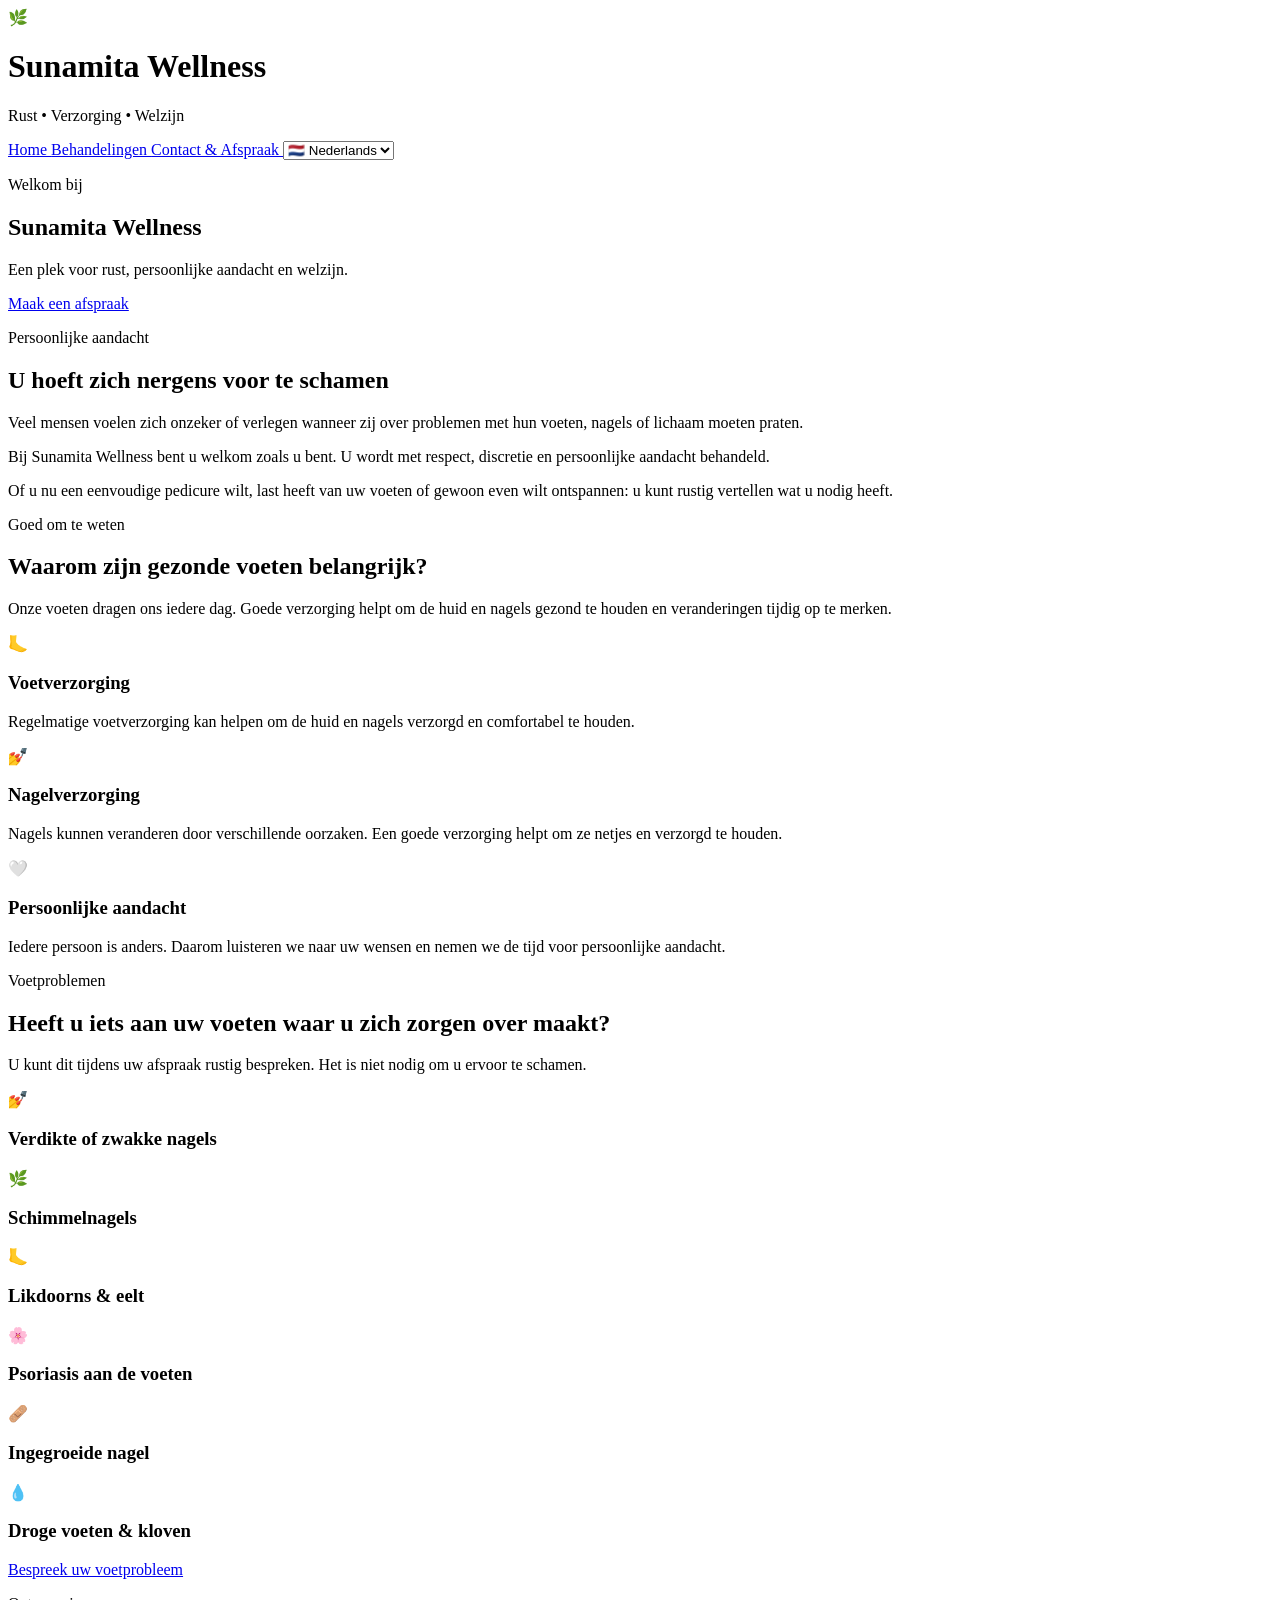
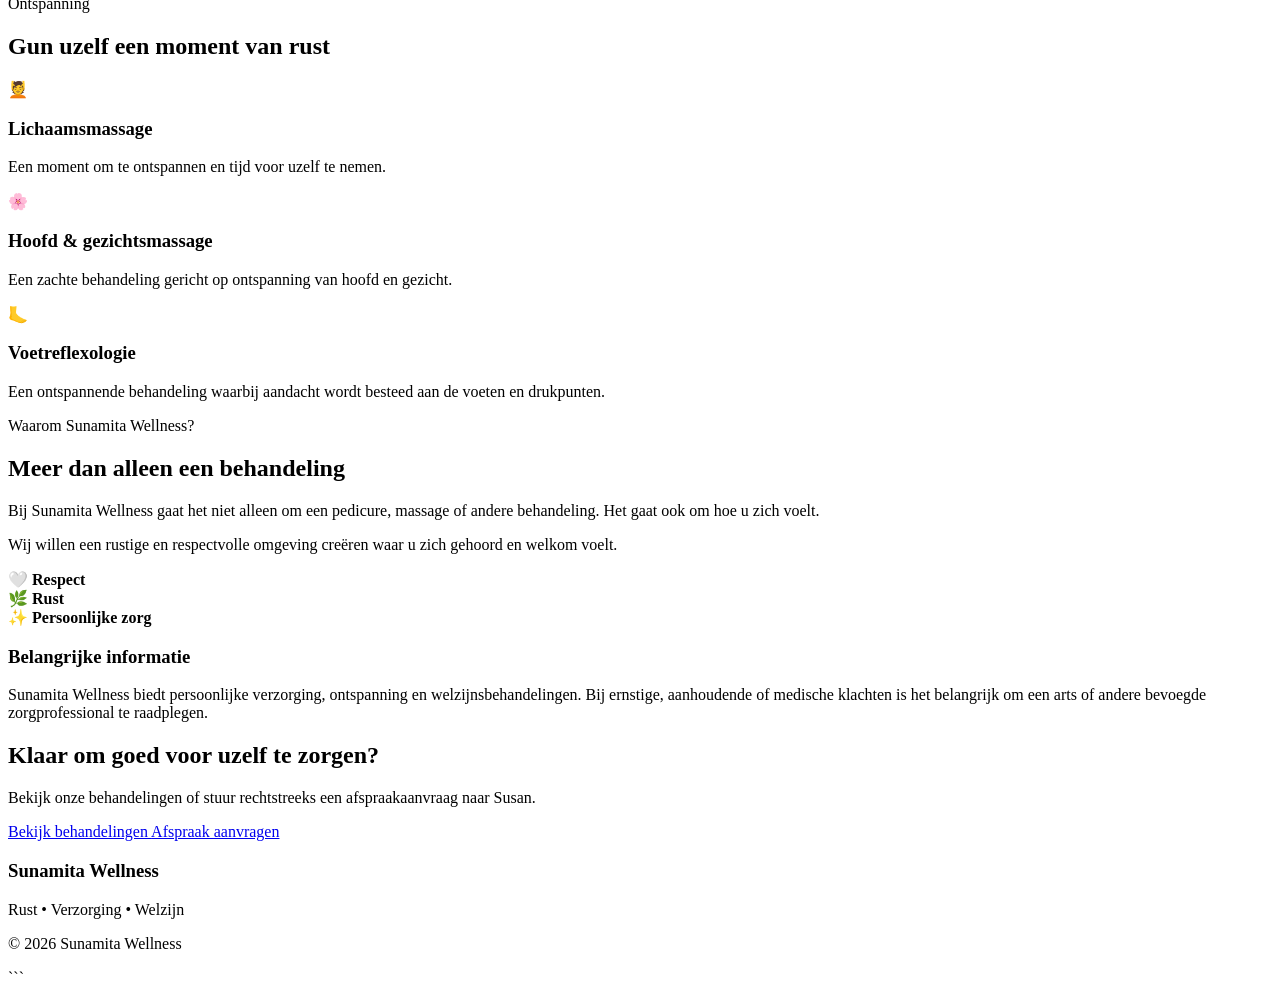
==== index.html @ 4168356c "Create index.html" ====
<!DOCTYPE html>
<html lang="nl">
<head>
  <meta charset="UTF-8">
  <meta name="viewport" content="width=device-width, initial-scale=1.0">

  <title>Sunamita Wellness | Welzijn & Verzorging</title>

  <meta
    name="description"
    content="Sunamita Wellness biedt persoonlijke voetverzorging, pedicure, massages, voetreflexologie en meer."
  >

  <link rel="stylesheet" href="style.css">
</head>

<body>

<!-- =========================
     HEADER / MENU
========================= -->

<header class="header">

  <div class="logo">
    <span class="logo-icon">🌿</span>

    <div>
      <h1>Sunamita Wellness</h1>
      <p data-nl="Rust • Verzorging • Welzijn"
         data-en="Relaxation • Care • Well-being"
         data-es="Relajación • Cuidado • Bienestar">
        Rust • Verzorging • Welzijn
      </p>
    </div>
  </div>


  <nav>

    <a href="index.html"
       class="active"
       data-nl="Home"
       data-en="Home"
       data-es="Inicio">
      Home
    </a>

    <a href="services.html"
       data-nl="Behandelingen"
       data-en="Services"
       data-es="Servicios">
      Behandelingen
    </a>

    <a href="contact.html"
       data-nl="Contact & Afspraak"
       data-en="Contact & Appointment"
       data-es="Contacto y Cita">
      Contact & Afspraak
    </a>


    <select id="languageSelector" aria-label="Language">

      <option value="nl">🇳🇱 Nederlands</option>

      <option value="en">🇬🇧 English</option>

      <option value="es">🇪🇸 Español</option>

    </select>

  </nav>

</header>


<main>


<!-- =========================
     HERO
========================= -->

<section class="hero">

  <div class="hero-overlay"></div>

  <div class="hero-content">

    <p class="welcome"
       data-nl="Welkom bij"
       data-en="Welcome to"
       data-es="Bienvenido a">
      Welkom bij
    </p>

    <h2>Sunamita Wellness</h2>

    <p class="hero-text"
       data-nl="Een plek voor rust, persoonlijke aandacht en welzijn."
       data-en="A place for relaxation, personal attention and well-being."
       data-es="Un lugar para la relajación, atención personal y bienestar.">
      Een plek voor rust, persoonlijke aandacht en welzijn.
    </p>

    <a href="contact.html"
       class="button"
       data-nl="Maak een afspraak"
       data-en="Make an appointment"
       data-es="Solicitar una cita">
      Maak een afspraak
    </a>

  </div>

</section>


<!-- =========================
     WELCOME
========================= -->

<section class="section intro-section">

  <div class="section-content">

    <p class="small-title"
       data-nl="Persoonlijke aandacht"
       data-en="Personal attention"
       data-es="Atención personalizada">
      Persoonlijke aandacht
    </p>

    <h2
      data-nl="U hoeft zich nergens voor te schamen"
      data-en="You don't have to feel ashamed"
      data-es="No tienes por qué sentir vergüenza">
      U hoeft zich nergens voor te schamen
    </h2>


    <p
      data-nl="Veel mensen voelen zich onzeker of verlegen wanneer zij over problemen met hun voeten, nagels of lichaam moeten praten."
      data-en="Many people feel insecure or embarrassed when talking about problems with their feet, nails or body."
      data-es="Muchas personas sienten inseguridad o vergüenza cuando tienen que hablar de problemas en sus pies, uñas o cuerpo.">

      Veel mensen voelen zich onzeker of verlegen wanneer zij over problemen
      met hun voeten, nagels of lichaam moeten praten.

    </p>


    <p
      data-nl="Bij Sunamita Wellness bent u welkom zoals u bent. U wordt met respect, discretie en persoonlijke aandacht behandeld."
      data-en="At Sunamita Wellness, you are welcome just as you are. You will be treated with respect, discretion and personal attention."
      data-es="En Sunamita Wellness eres bienvenido tal como eres. Serás atendido con respeto, discreción y atención personalizada.">

      Bij Sunamita Wellness bent u welkom zoals u bent.
      U wordt met respect, discretie en persoonlijke aandacht behandeld.

    </p>


    <p
      data-nl="Of u nu een eenvoudige pedicure wilt, last heeft van uw voeten of gewoon even wilt ontspannen: u kunt rustig vertellen wat u nodig heeft."
      data-en="Whether you want a simple pedicure, have a foot concern or simply want to relax, you can calmly explain what you need."
      data-es="Ya sea que quieras una pedicura sencilla, tengas algún problema en los pies o simplemente quieras relajarte, puedes explicar tranquilamente lo que necesitas.">

      Of u nu een eenvoudige pedicure wilt, last heeft van uw voeten
      of gewoon even wilt ontspannen: u kunt rustig vertellen wat u nodig heeft.

    </p>

  </div>

</section>


<!-- =========================
     WHY FOOT CARE
========================= -->

<section class="section">

  <div class="section-heading">

    <p class="small-title"
       data-nl="Goed om te weten"
       data-en="Good to know"
       data-es="Bueno saberlo">
      Goed om te weten
    </p>

    <h2
      data-nl="Waarom zijn gezonde voeten belangrijk?"
      data-en="Why is foot care important?"
      data-es="¿Por qué es importante cuidar los pies?">
      Waarom zijn gezonde voeten belangrijk?
    </h2>

    <p
      data-nl="Onze voeten dragen ons iedere dag. Goede verzorging helpt om de huid en nagels gezond te houden en veranderingen tijdig op te merken."
      data-en="Our feet carry us every day. Good care helps keep the skin and nails healthy and allows changes to be noticed early."
      data-es="Nuestros pies nos sostienen todos los días. Un buen cuidado ayuda a mantener la piel y las uñas en buenas condiciones y a detectar cambios a tiempo.">

      Onze voeten dragen ons iedere dag. Goede verzorging helpt om de huid
      en nagels gezond te houden en veranderingen tijdig op te merken.

    </p>

  </div>


  <div class="info-grid">


    <article class="info-card">

      <div class="info-icon">🦶</div>

      <h3
        data-nl="Voetverzorging"
        data-en="Foot care"
        data-es="Cuidado de los pies">
        Voetverzorging
      </h3>

      <p
        data-nl="Regelmatige voetverzorging kan helpen om de huid en nagels verzorgd en comfortabel te houden."
        data-en="Regular foot care can help keep the skin and nails well cared for and comfortable."
        data-es="El cuidado regular puede ayudar a mantener la piel y las uñas cuidadas y cómodas.">

        Regelmatige voetverzorging kan helpen om de huid en nagels verzorgd
        en comfortabel te houden.

      </p>

    </article>


    <article class="info-card">

      <div class="info-icon">💅</div>

      <h3
        data-nl="Nagelverzorging"
        data-en="Nail care"
        data-es="Cuidado de las uñas">
        Nagelverzorging
      </h3>

      <p
        data-nl="Nagels kunnen veranderen door verschillende oorzaken. Een goede verzorging helpt om ze netjes en verzorgd te houden."
        data-en="Nails can change for different reasons. Proper care helps keep them neat and well maintained."
        data-es="Las uñas pueden cambiar por diferentes motivos. Un buen cuidado ayuda a mantenerlas limpias y cuidadas.">

        Nagels kunnen veranderen door verschillende oorzaken.
        Een goede verzorging helpt om ze netjes en verzorgd te houden.

      </p>

    </article>


    <article class="info-card">

      <div class="info-icon">🤍</div>

      <h3
        data-nl="Persoonlijke aandacht"
        data-en="Personal attention"
        data-es="Atención personalizada">
        Persoonlijke aandacht
      </h3>

      <p
        data-nl="Iedere persoon is anders. Daarom luisteren we naar uw wensen en nemen we de tijd voor persoonlijke aandacht."
        data-en="Everyone is different. That's why we listen to your needs and take time for personal attention."
        data-es="Cada persona es diferente. Por eso escuchamos tus necesidades y dedicamos tiempo a una atención personalizada.">

        Iedere persoon is anders. Daarom luisteren we naar uw wensen
        en nemen we de tijd voor persoonlijke aandacht.

      </p>

    </article>

  </div>

</section>


<!-- =========================
     COMMON FOOT PROBLEMS
========================= -->

<section class="section problems-section">

  <div class="section-heading">

    <p class="small-title"
       data-nl="Voetproblemen"
       data-en="Foot concerns"
       data-es="Problemas de los pies">
      Voetproblemen
    </p>

    <h2
      data-nl="Heeft u iets aan uw voeten waar u zich zorgen over maakt?"
      data-en="Do you have a foot concern?"
      data-es="¿Tienes algún problema en los pies que te preocupa?">
      Heeft u iets aan uw voeten waar u zich zorgen over maakt?
    </h2>

    <p
      data-nl="U kunt dit tijdens uw afspraak rustig bespreken. Het is niet nodig om u ervoor te schamen."
      data-en="You can calmly discuss it during your appointment. There is no need to feel embarrassed."
      data-es="Puedes hablar de ello tranquilamente durante tu cita. No hay razón para sentir vergüenza.">

      U kunt dit tijdens uw afspraak rustig bespreken.
      Het is niet nodig om u ervoor te schamen.

    </p>

  </div>


  <div class="problem-grid">


    <div class="problem-card">
      <span>💅</span>
      <h3
        data-nl="Verdikte of zwakke nagels"
        data-en="Thick or weak nails"
        data-es="Uñas gruesas o débiles">
        Verdikte of zwakke nagels
      </h3>
    </div>


    <div class="problem-card">
      <span>🌿</span>
      <h3
        data-nl="Schimmelnagels"
        data-en="Fungal nails"
        data-es="Hongos en las uñas">
        Schimmelnagels
      </h3>
    </div>


    <div class="problem-card">
      <span>🦶</span>
      <h3
        data-nl="Likdoorns & eelt"
        data-en="Corns & calluses"
        data-es="Callosidades y callos">
        Likdoorns & eelt
      </h3>
    </div>


    <div class="problem-card">
      <span>🌸</span>
      <h3
        data-nl="Psoriasis aan de voeten"
        data-en="Psoriasis on the feet"
        data-es="Psoriasis en los pies">
        Psoriasis aan de voeten
      </h3>
    </div>


    <div class="problem-card">
      <span>🩹</span>
      <h3
        data-nl="Ingegroeide nagel"
        data-en="Ingrown nail"
        data-es="Uña encarnada">
        Ingegroeide nagel
      </h3>
    </div>


    <div class="problem-card">
      <span>💧</span>
      <h3
        data-nl="Droge voeten & kloven"
        data-en="Dry feet & cracks"
        data-es="Pies secos y grietas">
        Droge voeten & kloven
      </h3>
    </div>

  </div>


  <div class="section-button">

    <a href="contact.html"
       class="button secondary"
       data-nl="Bespreek uw voetprobleem"
       data-en="Tell us about your foot concern"
       data-es="Cuéntanos sobre tu problema">
      Bespreek uw voetprobleem
    </a>

  </div>

</section>


<!-- =========================
     MASSAGES
========================= -->

<section class="section massage-section">

  <div class="section-heading">

    <p class="small-title"
       data-nl="Ontspanning"
       data-en="Relaxation"
       data-es="Relajación">
      Ontspanning
    </p>

    <h2
      data-nl="Gun uzelf een moment van rust"
      data-en="Give yourself a moment of relaxation"
      data-es="Regálate un momento de relajación">
      Gun uzelf een moment van rust
    </h2>

  </div>


  <div class="massage-grid">


    <article class="massage-card">

      <span>💆</span>

      <h3
        data-nl="Lichaamsmassage"
        data-en="Body massage"
        data-es="Masaje corporal">
        Lichaamsmassage
      </h3>

      <p
        data-nl="Een moment om te ontspannen en tijd voor uzelf te nemen."
        data-en="A moment to relax and take some time for yourself."
        data-es="Un momento para relajarte y dedicarte tiempo a ti mismo.">
        Een moment om te ontspannen en tijd voor uzelf te nemen.
      </p>

    </article>


    <article class="massage-card">

      <span>🌸</span>

      <h3
        data-nl="Hoofd & gezichtsmassage"
        data-en="Head & facial massage"
        data-es="Masaje de cabeza y rostro">
        Hoofd & gezichtsmassage
      </h3>

      <p
        data-nl="Een zachte behandeling gericht op ontspanning van hoofd en gezicht."
        data-en="A gentle treatment focused on relaxation of the head and face."
        data-es="Un tratamiento suave enfocado en la relajación de la cabeza y el rostro.">
        Een zachte behandeling gericht op ontspanning van hoofd en gezicht.
      </p>

    </article>


    <article class="massage-card">

      <span>🦶</span>

      <h3
        data-nl="Voetreflexologie"
        data-en="Foot reflexology"
        data-es="Reflexología podal">
        Voetreflexologie
      </h3>

      <p
        data-nl="Een ontspannende behandeling waarbij aandacht wordt besteed aan de voeten en drukpunten."
        data-en="A relaxing treatment focusing on the feet and pressure points."
        data-es="Un tratamiento relajante centrado en los pies y puntos de presión.">
        Een ontspannende behandeling waarbij aandacht wordt besteed
        aan de voeten en drukpunten.
      </p>

    </article>

  </div>

</section>


<!-- =========================
     WHY SUNAMITA
========================= -->

<section class="section why-section">

  <div class="why-content">

    <p class="small-title"
       data-nl="Waarom Sunamita Wellness?"
       data-en="Why Sunamita Wellness?"
       data-es="¿Por qué Sunamita Wellness?">
      Waarom Sunamita Wellness?
    </p>


    <h2
      data-nl="Meer dan alleen een behandeling"
      data-en="More than just a treatment"
      data-es="Más que un tratamiento">
      Meer dan alleen een behandeling
    </h2>


    <p
      data-nl="Bij Sunamita Wellness gaat het niet alleen om een pedicure, massage of andere behandeling. Het gaat ook om hoe u zich voelt."
      data-en="At Sunamita Wellness, it's not only about a pedicure, massage or other treatment. It's also about how you feel."
      data-es="En Sunamita Wellness no se trata solamente de una pedicura, masaje u otro tratamiento. También se trata de cómo te sientes.">

      Bij Sunamita Wellness gaat het niet alleen om een pedicure,
      massage of andere behandeling. Het gaat ook om hoe u zich voelt.

    </p>


    <p
      data-nl="Wij willen een rustige en respectvolle omgeving creëren waar u zich gehoord en welkom voelt."
      data-en="We want to create a calm and respectful environment where you feel heard and welcome."
      data-es="Queremos crear un ambiente tranquilo y respetuoso donde te sientas escuchado y bienvenido.">

      Wij willen een rustige en respectvolle omgeving creëren
      waar u zich gehoord en welkom voelt.

    </p>


    <div class="values">

      <div>
        <span>🤍</span>
        <strong
          data-nl="Respect"
          data-en="Respect"
          data-es="Respeto">
          Respect
        </strong>
      </div>

      <div>
        <span>🌿</span>
        <strong
          data-nl="Rust"
          data-en="Relaxation"
          data-es="Tranquilidad">
          Rust
        </strong>
      </div>

      <div>
        <span>✨</span>
        <strong
          data-nl="Persoonlijke zorg"
          data-en="Personal care"
          data-es="Cuidado personal">
          Persoonlijke zorg
        </strong>
      </div>

    </div>

  </div>

</section>


<!-- =========================
     IMPORTANT INFORMATION
========================= -->

<section class="section notice">

  <h3
    data-nl="Belangrijke informatie"
    data-en="Important information"
    data-es="Información importante">
    Belangrijke informatie
  </h3>


  <p
    data-nl="Sunamita Wellness biedt persoonlijke verzorging, ontspanning en welzijnsbehandelingen. Bij ernstige, aanhoudende of medische klachten is het belangrijk om een arts of andere bevoegde zorgprofessional te raadplegen."
    data-en="Sunamita Wellness provides personal care, relaxation and well-being treatments. For serious, persistent or medical concerns, it is important to consult a doctor or qualified healthcare professional."
    data-es="Sunamita Wellness ofrece cuidado personal, relajación y tratamientos de bienestar. En caso de problemas graves, persistentes o médicos, es importante consultar a un médico u otro profesional sanitario cualificado.">

    Sunamita Wellness biedt persoonlijke verzorging, ontspanning en
    welzijnsbehandelingen. Bij ernstige, aanhoudende of medische klachten
    is het belangrijk om een arts of andere bevoegde zorgprofessional
    te raadplegen.

  </p>

</section>


<!-- =========================
     FINAL CTA
========================= -->

<section class="section cta">

  <h2
    data-nl="Klaar om goed voor uzelf te zorgen?"
    data-en="Ready to take care of yourself?"
    data-es="¿Listo para cuidar de ti?">
    Klaar om goed voor uzelf te zorgen?
  </h2>


  <p
    data-nl="Bekijk onze behandelingen of stuur rechtstreeks een afspraakaanvraag naar Susan."
    data-en="View our treatments or send an appointment request directly to Susan."
    data-es="Mira nuestros tratamientos o envía directamente una solicitud de cita a Susan.">

    Bekijk onze behandelingen of stuur rechtstreeks
    een afspraakaanvraag naar Susan.

  </p>


  <div class="cta-buttons">

    <a href="services.html"
       class="button secondary"
       data-nl="Bekijk behandelingen"
       data-en="View services"
       data-es="Ver servicios">
      Bekijk behandelingen
    </a>


    <a href="contact.html"
       class="button"
       data-nl="Afspraak aanvragen"
       data-en="Request an appointment"
       data-es="Solicitar una cita">
      Afspraak aanvragen
    </a>

  </div>

</section>


</main>


<!-- =========================
     FOOTER
========================= -->

<footer>

  <h3>Sunamita Wellness</h3>

  <p
    data-nl="Rust • Verzorging • Welzijn"
    data-en="Relaxation • Care • Well-being"
    data-es="Relajación • Cuidado • Bienestar">
    Rust • Verzorging • Welzijn
  </p>

  <p>© 2026 Sunamita Wellness</p>

</footer>


<script src="script.js"></script>

</body>
</html>
```
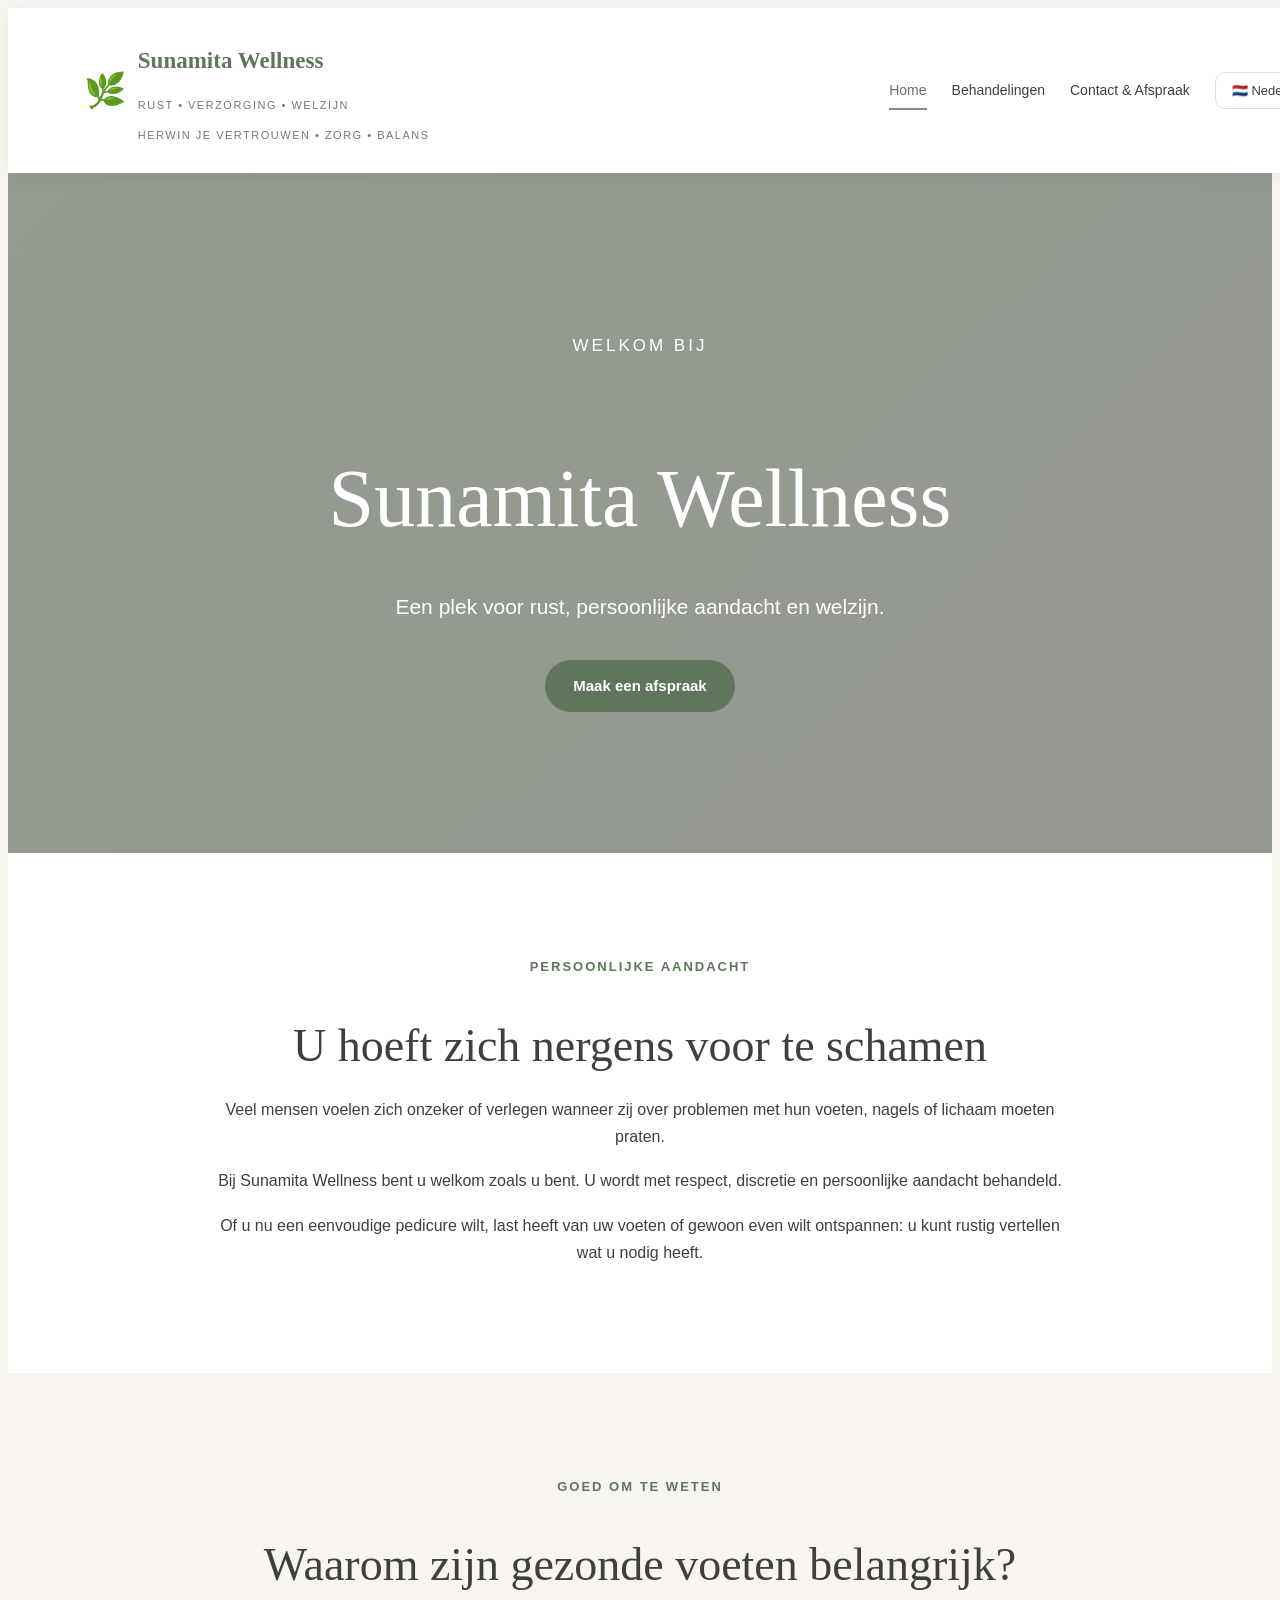
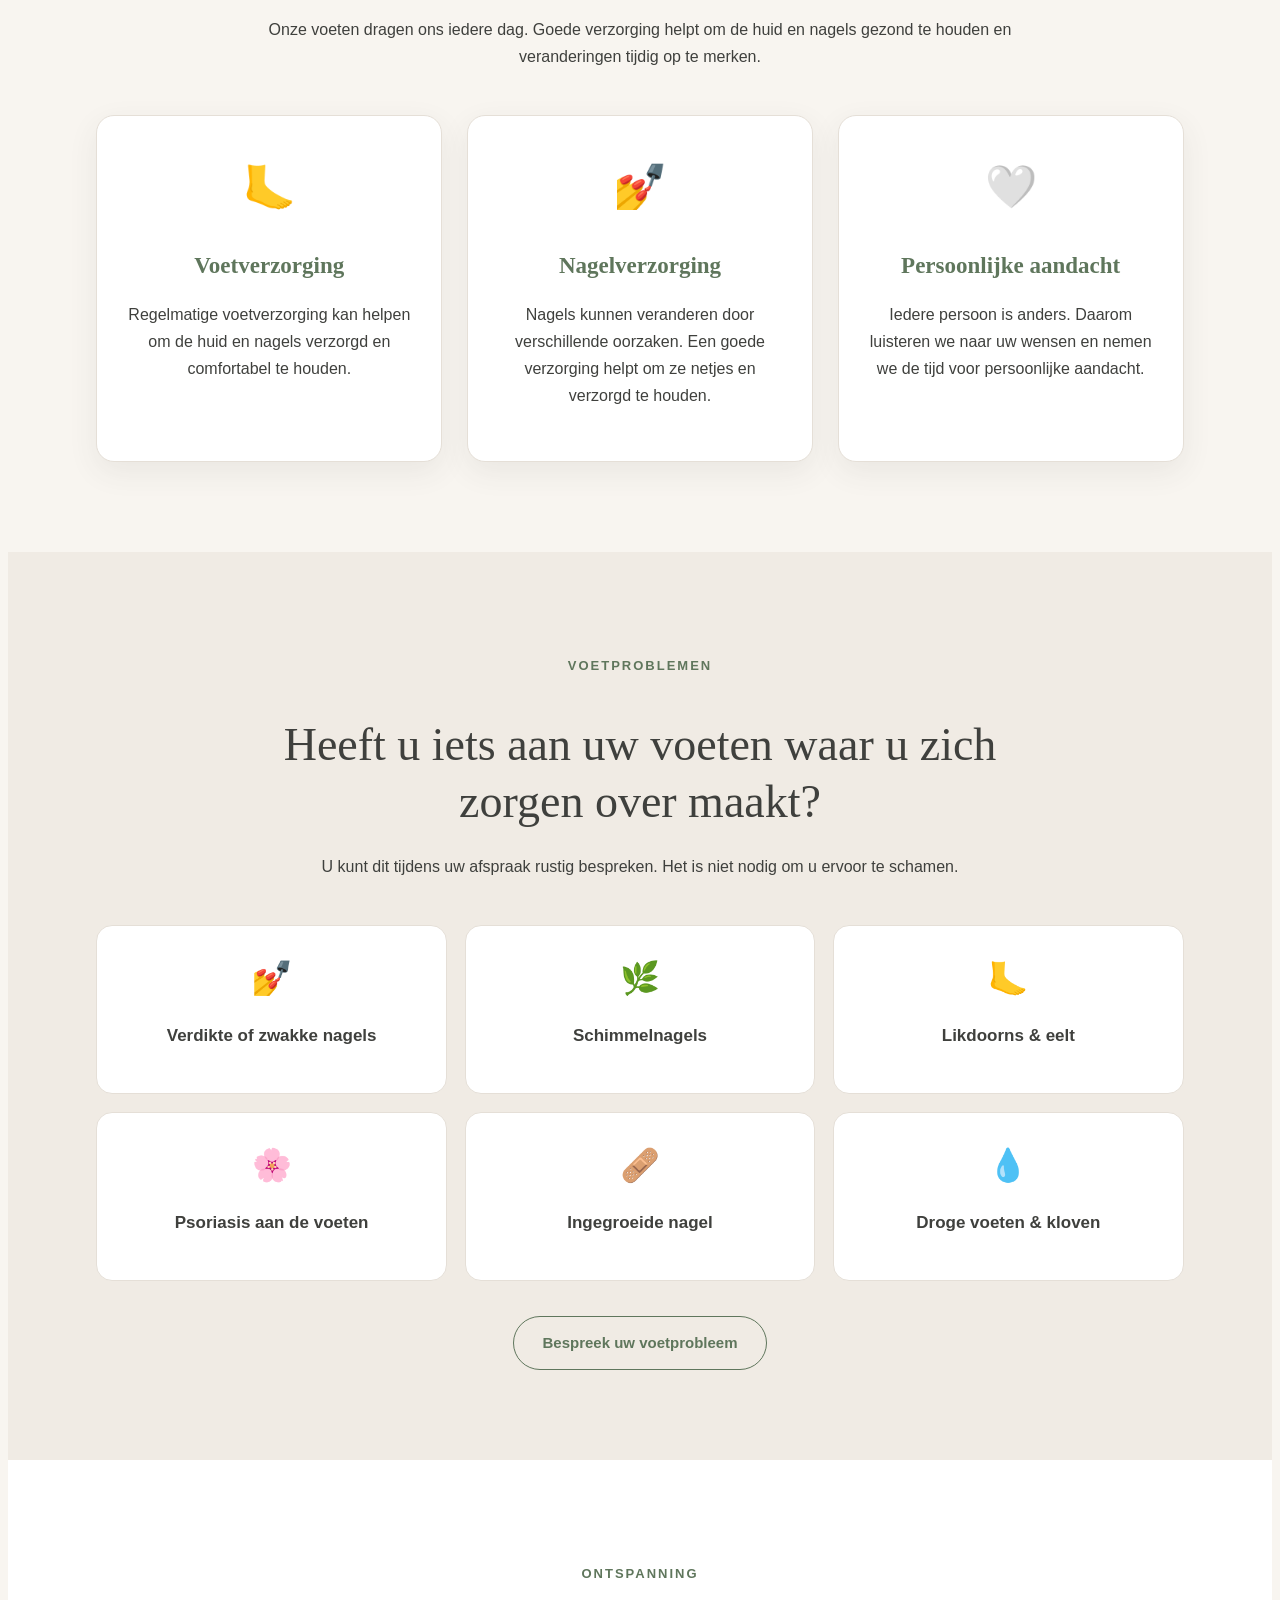
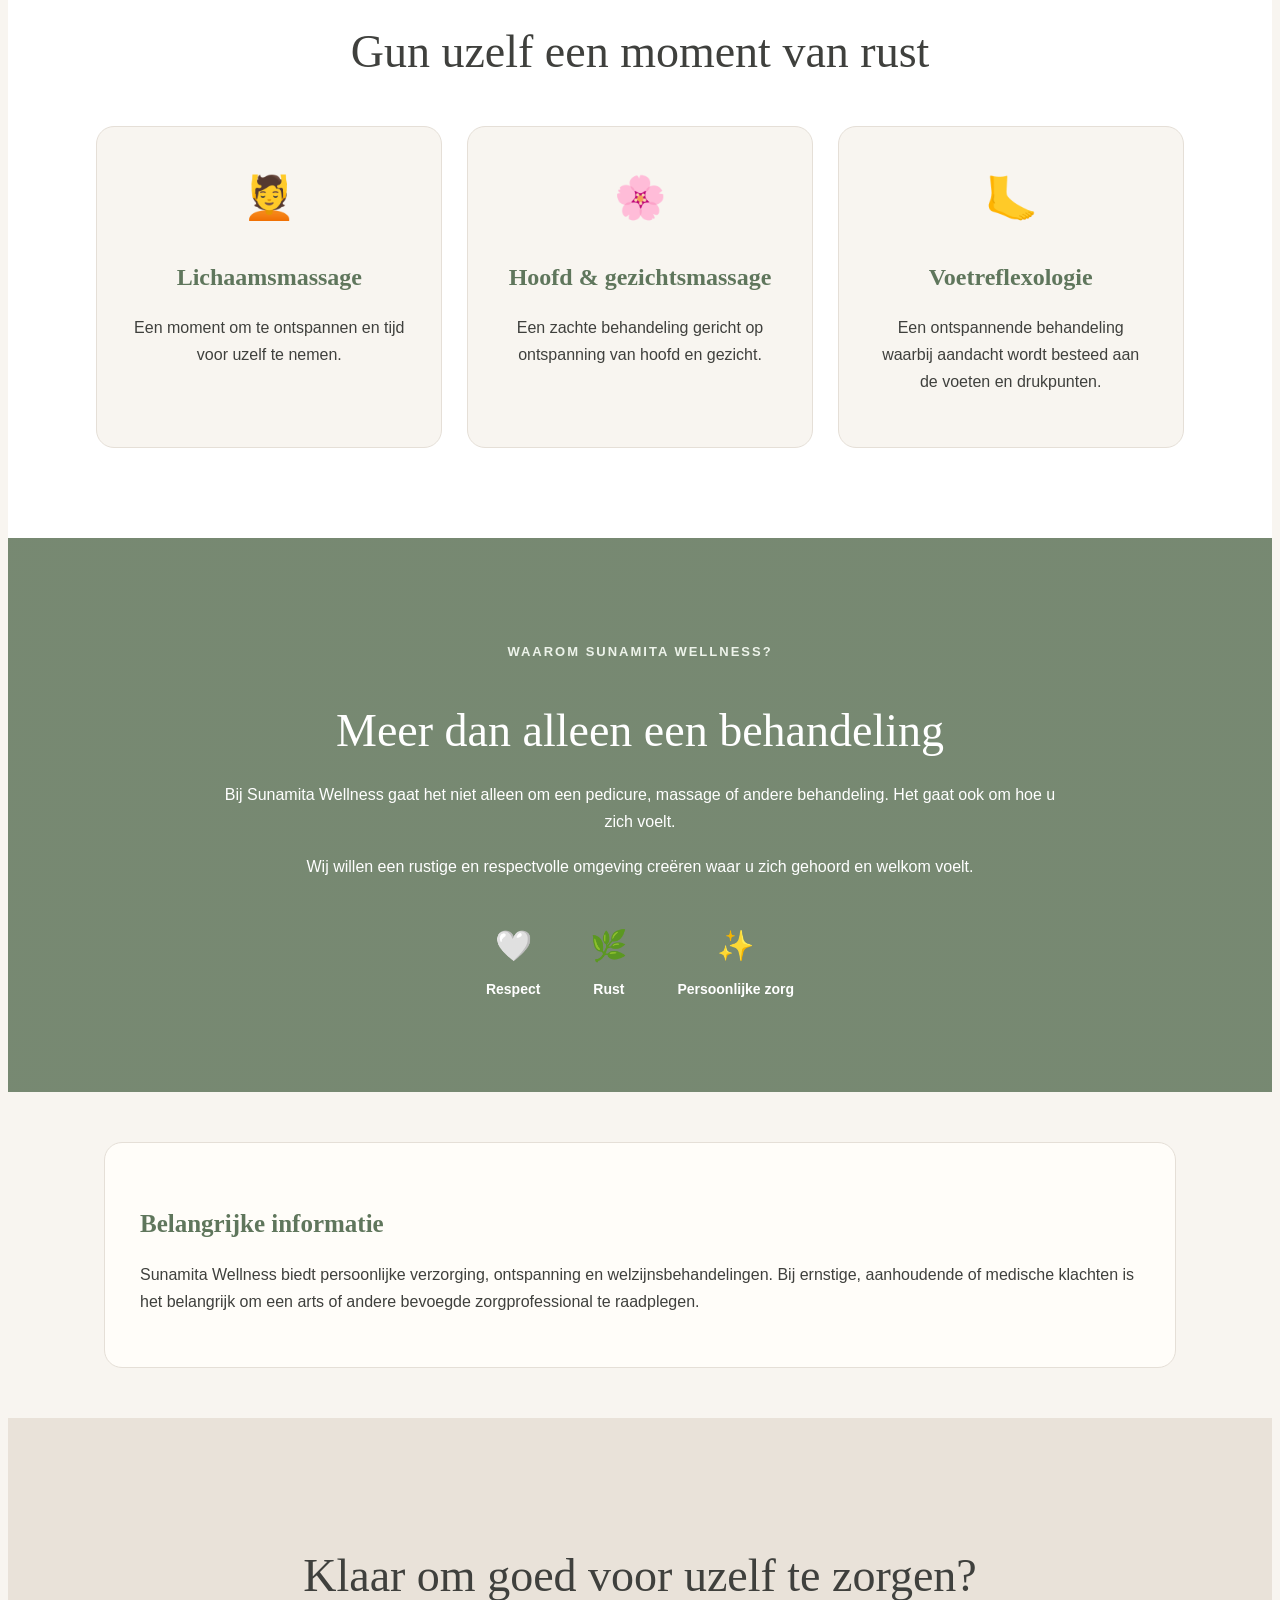
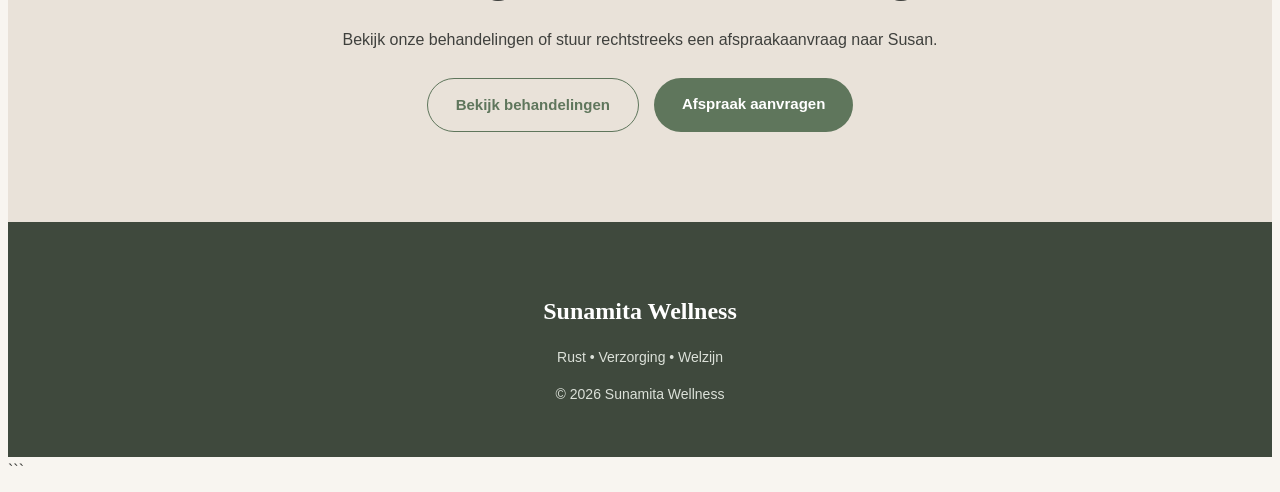
==== commit 42ba76ff: "Update index.html" ====
--- a/index.html
+++ b/index.html
@@ -32,6 +32,13 @@
          data-es="Relajación • Cuidado • Bienestar">
         Rust • Verzorging • Welzijn
       </p>
+      <p
+  data-nl="Herwin je vertrouwen • Zorg • Balans"
+  data-en="Regain your confidence • Care • Balance"
+  data-es="Recupera tu confianza • Cuidado • Equilibrio"
+>
+  Herwin je vertrouwen • Zorg • Balans
+</p>
     </div>
   </div>
 
--- a/style.css
+++ b/style.css
@@ -0,0 +1,983 @@
+```css
+/* =========================================
+   SUNAMITA WELLNESS
+   GLOBAL STYLES
+========================================= */
+
+* {
+  margin: 0;
+  padding: 0;
+  box-sizing: border-box;
+}
+
+:root {
+  --primary: #7b9278;
+  --primary-dark: #5f765c;
+  --secondary: #d9c7b8;
+  --cream: #f8f5f0;
+  --light: #ffffff;
+  --text: #3f403d;
+  --muted: #777872;
+  --border: #e5dfd7;
+  --shadow: 0 10px 30px rgba(70, 70, 60, 0.08);
+  --radius: 18px;
+}
+
+html {
+  scroll-behavior: smooth;
+}
+
+body {
+  font-family: "Segoe UI", Arial, sans-serif;
+  background: var(--cream);
+  color: var(--text);
+  line-height: 1.7;
+}
+
+a {
+  text-decoration: none;
+  color: inherit;
+}
+
+img {
+  max-width: 100%;
+  display: block;
+}
+
+
+/* =========================================
+   HEADER
+========================================= */
+
+.header {
+  width: 100%;
+  background: rgba(255, 255, 255, 0.96);
+  display: flex;
+  align-items: center;
+  justify-content: space-between;
+  padding: 18px 6%;
+  position: sticky;
+  top: 0;
+  z-index: 1000;
+  box-shadow: 0 3px 20px rgba(0, 0, 0, 0.05);
+  backdrop-filter: blur(10px);
+}
+
+.logo {
+  display: flex;
+  align-items: center;
+  gap: 12px;
+}
+
+.logo-icon {
+  font-size: 34px;
+}
+
+.logo h1 {
+  font-family: Georgia, serif;
+  font-size: 23px;
+  color: var(--primary-dark);
+  font-weight: 600;
+}
+
+.logo p {
+  font-size: 11px;
+  letter-spacing: 1.5px;
+  color: var(--muted);
+  text-transform: uppercase;
+}
+
+nav {
+  display: flex;
+  align-items: center;
+  gap: 25px;
+}
+
+nav a {
+  font-size: 14px;
+  font-weight: 500;
+  color: var(--text);
+  transition: 0.3s ease;
+  position: relative;
+}
+
+nav a:hover,
+nav a.active {
+  color: var(--primary-dark);
+}
+
+nav a.active::after {
+  content: "";
+  position: absolute;
+  left: 0;
+  right: 0;
+  bottom: -7px;
+  height: 2px;
+  background: var(--primary);
+}
+
+#languageSelector {
+  border: 1px solid var(--border);
+  background: white;
+  padding: 9px 12px;
+  border-radius: 10px;
+  color: var(--text);
+  cursor: pointer;
+  font-size: 13px;
+}
+
+
+/* =========================================
+   HERO
+========================================= */
+
+.hero {
+  min-height: 680px;
+  position: relative;
+  display: flex;
+  align-items: center;
+  justify-content: center;
+
+  /*
+     Después podemos reemplazar esta imagen
+     por una foto real de Sunamita Wellness.
+  */
+
+  background:
+    linear-gradient(
+      rgba(55, 65, 55, 0.38),
+      rgba(55, 65, 55, 0.38)
+    ),
+    url("images/hero.jpg") center/cover no-repeat;
+
+  text-align: center;
+  color: white;
+}
+
+.hero-overlay {
+  position: absolute;
+  inset: 0;
+  background: linear-gradient(
+    135deg,
+    rgba(70, 90, 70, 0.25),
+    rgba(30, 40, 30, 0.18)
+  );
+}
+
+.hero-content {
+  position: relative;
+  z-index: 2;
+  max-width: 800px;
+  padding: 30px;
+}
+
+.welcome {
+  font-size: 17px;
+  letter-spacing: 3px;
+  text-transform: uppercase;
+  margin-bottom: 12px;
+}
+
+.hero h2 {
+  font-family: Georgia, serif;
+  font-size: clamp(48px, 8vw, 82px);
+  font-weight: 500;
+  margin-bottom: 20px;
+}
+
+.hero-text {
+  font-size: 21px;
+  margin-bottom: 35px;
+}
+
+
+/* =========================================
+   BUTTONS
+========================================= */
+
+.button {
+  display: inline-block;
+  background: var(--primary-dark);
+  color: white;
+  padding: 13px 28px;
+  border-radius: 50px;
+  font-size: 15px;
+  font-weight: 600;
+  border: none;
+  cursor: pointer;
+  transition: 0.3s ease;
+}
+
+.button:hover {
+  transform: translateY(-2px);
+  background: #4e644c;
+  box-shadow: 0 8px 20px rgba(60, 80, 60, 0.2);
+}
+
+.button.secondary {
+  background: transparent;
+  border: 1px solid var(--primary-dark);
+  color: var(--primary-dark);
+}
+
+.button.secondary:hover {
+  background: var(--primary-dark);
+  color: white;
+}
+
+
+/* =========================================
+   GENERAL SECTIONS
+========================================= */
+
+.section {
+  padding: 90px 7%;
+}
+
+.section-content {
+  max-width: 850px;
+  margin: auto;
+}
+
+.section-heading {
+  max-width: 800px;
+  margin: 0 auto 45px;
+  text-align: center;
+}
+
+.small-title {
+  color: var(--primary-dark);
+  text-transform: uppercase;
+  letter-spacing: 2px;
+  font-size: 13px;
+  font-weight: 700;
+  margin-bottom: 10px;
+}
+
+.section h2,
+.section-heading h2 {
+  font-family: Georgia, serif;
+  font-weight: 500;
+  font-size: clamp(32px, 5vw, 46px);
+  line-height: 1.25;
+  margin-bottom: 22px;
+}
+
+.section p {
+  margin-bottom: 17px;
+}
+
+
+/* =========================================
+   INTRO
+========================================= */
+
+.intro-section {
+  background: white;
+  text-align: center;
+}
+
+.intro-section .section-content {
+  max-width: 850px;
+}
+
+
+/* =========================================
+   INFO CARDS
+========================================= */
+
+.info-grid {
+  max-width: 1100px;
+  margin: auto;
+  display: grid;
+  grid-template-columns: repeat(3, 1fr);
+  gap: 25px;
+}
+
+.info-card {
+  background: white;
+  padding: 35px 28px;
+  border-radius: var(--radius);
+  box-shadow: var(--shadow);
+  text-align: center;
+  border: 1px solid var(--border);
+  transition: 0.3s ease;
+}
+
+.info-card:hover {
+  transform: translateY(-6px);
+}
+
+.info-icon {
+  font-size: 42px;
+  margin-bottom: 18px;
+}
+
+.info-card h3 {
+  font-family: Georgia, serif;
+  font-size: 23px;
+  margin-bottom: 12px;
+  color: var(--primary-dark);
+}
+
+
+/* =========================================
+   PROBLEMS
+========================================= */
+
+.problems-section {
+  background: #f0ebe4;
+}
+
+.problem-grid {
+  max-width: 1100px;
+  margin: auto;
+  display: grid;
+  grid-template-columns: repeat(3, 1fr);
+  gap: 18px;
+}
+
+.problem-card {
+  background: white;
+  border-radius: 16px;
+  padding: 25px 20px;
+  text-align: center;
+  border: 1px solid var(--border);
+  transition: 0.3s ease;
+}
+
+.problem-card:hover {
+  transform: translateY(-4px);
+  box-shadow: var(--shadow);
+}
+
+.problem-card span {
+  display: block;
+  font-size: 32px;
+  margin-bottom: 10px;
+}
+
+.problem-card h3 {
+  font-size: 17px;
+  font-weight: 600;
+}
+
+.section-button {
+  text-align: center;
+  margin-top: 35px;
+}
+
+
+/* =========================================
+   MASSAGES
+========================================= */
+
+.massage-section {
+  background: white;
+}
+
+.massage-grid {
+  max-width: 1100px;
+  margin: auto;
+  display: grid;
+  grid-template-columns: repeat(3, 1fr);
+  gap: 25px;
+}
+
+.massage-card {
+  padding: 35px;
+  background: var(--cream);
+  border-radius: var(--radius);
+  text-align: center;
+  border: 1px solid var(--border);
+}
+
+.massage-card > span {
+  font-size: 42px;
+  display: block;
+  margin-bottom: 15px;
+}
+
+.massage-card h3 {
+  font-family: Georgia, serif;
+  font-size: 24px;
+  color: var(--primary-dark);
+  margin-bottom: 12px;
+}
+
+
+/* =========================================
+   WHY SUNAMITA
+========================================= */
+
+.why-section {
+  background:
+    linear-gradient(
+      rgba(105, 125, 100, 0.9),
+      rgba(105, 125, 100, 0.9)
+    ),
+    url("images/wellness.jpg") center/cover no-repeat;
+
+  color: white;
+}
+
+.why-content {
+  max-width: 850px;
+  margin: auto;
+  text-align: center;
+}
+
+.why-section .small-title {
+  color: #edf3ea;
+}
+
+.why-section h2 {
+  color: white;
+}
+
+.values {
+  margin-top: 40px;
+  display: flex;
+  justify-content: center;
+  gap: 50px;
+  flex-wrap: wrap;
+}
+
+.values div {
+  display: flex;
+  flex-direction: column;
+  align-items: center;
+  gap: 7px;
+}
+
+.values span {
+  font-size: 30px;
+}
+
+.values strong {
+  font-size: 14px;
+}
+
+
+/* =========================================
+   NOTICE
+========================================= */
+
+.notice {
+  max-width: 1000px;
+  margin: 50px auto;
+  background: #fffdf9;
+  border: 1px solid var(--border);
+  border-radius: var(--radius);
+  padding: 35px;
+}
+
+.notice h3 {
+  color: var(--primary-dark);
+  font-family: Georgia, serif;
+  font-size: 25px;
+  margin-bottom: 15px;
+}
+
+
+/* =========================================
+   CTA
+========================================= */
+
+.cta {
+  text-align: center;
+  background: #e9e2d9;
+}
+
+.cta h2 {
+  max-width: 750px;
+  margin-left: auto;
+  margin-right: auto;
+}
+
+.cta-buttons {
+  display: flex;
+  justify-content: center;
+  gap: 15px;
+  flex-wrap: wrap;
+  margin-top: 25px;
+}
+
+
+/* =========================================
+   PAGE TITLE
+========================================= */
+
+.page-title {
+  text-align: center;
+  padding: 90px 20px;
+  background:
+    linear-gradient(
+      rgba(100, 120, 95, 0.78),
+      rgba(100, 120, 95, 0.78)
+    ),
+    url("images/wellness.jpg") center/cover no-repeat;
+  color: white;
+}
+
+.page-title p {
+  text-transform: uppercase;
+  letter-spacing: 3px;
+  font-size: 13px;
+  margin-bottom: 10px;
+}
+
+.page-title h2 {
+  font-family: Georgia, serif;
+  font-size: clamp(38px, 6vw, 58px);
+  font-weight: 500;
+  margin-bottom: 10px;
+}
+
+.page-title span {
+  font-size: 17px;
+}
+
+
+/* =========================================
+   PRICE TABLE
+========================================= */
+
+.price-section {
+  max-width: 1250px;
+  margin: auto;
+}
+
+.price-section h2 {
+  text-align: center;
+  margin-bottom: 30px;
+}
+
+.price-table {
+  width: 100%;
+  background: white;
+  border-radius: var(--radius);
+  overflow: hidden;
+  box-shadow: var(--shadow);
+  border: 1px solid var(--border);
+}
+
+.price-header,
+.price-row {
+  display: grid;
+  grid-template-columns: 2.2fr 1fr 1fr 1fr;
+  align-items: center;
+}
+
+.price-header {
+  background: var(--primary-dark);
+  color: white;
+  font-weight: 600;
+  padding: 17px 20px;
+}
+
+.price-row {
+  padding: 17px 20px;
+  border-bottom: 1px solid var(--border);
+}
+
+.price-row:last-child {
+  border-bottom: none;
+}
+
+.price-row:nth-child(even) {
+  background: #faf8f4;
+}
+
+.price-row span:not(:first-child),
+.price-header span:not(:first-child) {
+  text-align: center;
+  font-weight: 600;
+}
+
+.price-row:hover {
+  background: #f0ebe4;
+}
+
+
+/* =========================================
+   CONTACT FORM
+========================================= */
+
+.contact-section {
+  max-width: 950px;
+  margin: auto;
+}
+
+.contact-intro {
+  text-align: center;
+  max-width: 700px;
+  margin: 0 auto 40px;
+}
+
+#appointmentForm {
+  background: white;
+  padding: 45px;
+  border-radius: 24px;
+  box-shadow: var(--shadow);
+  border: 1px solid var(--border);
+}
+
+.form-group {
+  margin-bottom: 27px;
+}
+
+.form-group label {
+  display: block;
+  font-weight: 600;
+  margin-bottom: 9px;
+}
+
+.form-group label span {
+  color: var(--muted);
+  font-size: 13px;
+  font-weight: normal;
+}
+
+input[type="text"],
+input[type="tel"],
+input[type="email"],
+textarea,
+select:not(#languageSelector) {
+  width: 100%;
+  padding: 14px 15px;
+  border: 1px solid #d9d4cc;
+  border-radius: 11px;
+  background: #fffdfa;
+  color: var(--text);
+  font-family: inherit;
+  font-size: 15px;
+  outline: none;
+  transition: 0.25s ease;
+}
+
+input:focus,
+textarea:focus,
+select:focus {
+  border-color: var(--primary);
+  box-shadow: 0 0 0 3px rgba(123, 146, 120, 0.12);
+}
+
+textarea {
+  resize: vertical;
+}
+
+.help-text {
+  color: var(--muted);
+  font-size: 13px;
+}
+
+
+/* =========================================
+   LOCATION OPTIONS
+========================================= */
+
+.location-options {
+  display: grid;
+  grid-template-columns: repeat(3, 1fr);
+  gap: 15px;
+}
+
+.option-card {
+  position: relative;
+  padding: 25px 15px;
+  border: 1px solid var(--border);
+  border-radius: 15px;
+  text-align: center;
+  cursor: pointer;
+  transition: 0.25s ease;
+  background: #fffdfa;
+}
+
+.option-card:hover {
+  border-color: var(--primary);
+}
+
+.option-card input {
+  position: absolute;
+  opacity: 0;
+}
+
+.option-card:has(input:checked) {
+  border-color: var(--primary-dark);
+  background: #eef3eb;
+  box-shadow: 0 0 0 2px rgba(95, 118, 92, 0.1);
+}
+
+.option-card span {
+  display: block;
+  font-size: 32px;
+  margin-bottom: 8px;
+}
+
+.option-card strong {
+  display: block;
+}
+
+.option-card small {
+  color: var(--muted);
+}
+
+
+/* =========================================
+   FOOT PROBLEMS
+========================================= */
+
+.problem-options {
+  display: grid;
+  grid-template-columns: repeat(2, 1fr);
+  gap: 10px;
+}
+
+.problem-options label {
+  display: flex;
+  align-items: center;
+  gap: 9px;
+  padding: 12px 14px;
+  border: 1px solid var(--border);
+  border-radius: 10px;
+  cursor: pointer;
+  font-weight: 400;
+  background: #fffdfa;
+  transition: 0.2s ease;
+}
+
+.problem-options label:hover {
+  background: #f5f2ed;
+}
+
+.problem-options input {
+  accent-color: var(--primary-dark);
+}
+
+.problem-options .no-problem {
+  grid-column: 1 / -1;
+  background: #eef3eb;
+  border-color: #cbd8c7;
+}
+
+
+/* =========================================
+   PRICE PREVIEW
+========================================= */
+
+.price-preview {
+  margin: 30px 0;
+  padding: 25px;
+  border-radius: 15px;
+  background: #eef3eb;
+  border: 1px solid #cbd8c7;
+}
+
+.price-preview h3 {
+  color: var(--primary-dark);
+  margin-bottom: 12px;
+}
+
+.price-preview p {
+  margin-bottom: 7px;
+}
+
+.price-note {
+  color: var(--muted);
+  font-size: 13px;
+}
+
+
+/* =========================================
+   WHATSAPP BUTTON
+========================================= */
+
+.whatsapp-button {
+  width: 100%;
+  font-size: 16px;
+  padding: 16px;
+  margin-top: 10px;
+}
+
+
+/* =========================================
+   CONTACT INFO
+========================================= */
+
+.contact-info {
+  text-align: center;
+  background: white;
+}
+
+.contact-info h2 {
+  margin-bottom: 15px;
+}
+
+
+/* =========================================
+   FOOTER
+========================================= */
+
+footer {
+  background: #3f493d;
+  color: white;
+  text-align: center;
+  padding: 45px 20px;
+}
+
+footer h3 {
+  font-family: Georgia, serif;
+  font-size: 24px;
+  margin-bottom: 8px;
+}
+
+footer p {
+  color: #dce1d9;
+  font-size: 14px;
+  margin-bottom: 5px;
+}
+
+
+/* =========================================
+   RESPONSIVE — TABLET
+========================================= */
+
+@media (max-width: 900px) {
+
+  .header {
+    flex-direction: column;
+    gap: 18px;
+  }
+
+  nav {
+    flex-wrap: wrap;
+    justify-content: center;
+  }
+
+  .info-grid,
+  .massage-grid {
+    grid-template-columns: 1fr 1fr;
+  }
+
+  .problem-grid {
+    grid-template-columns: 1fr 1fr;
+  }
+
+  .location-options {
+    grid-template-columns: 1fr;
+  }
+
+}
+
+
+/* =========================================
+   RESPONSIVE — MOBILE
+========================================= */
+
+@media (max-width: 650px) {
+
+  .header {
+    padding: 15px 4%;
+  }
+
+  .logo h1 {
+    font-size: 19px;
+  }
+
+  nav {
+    gap: 13px;
+  }
+
+  nav a {
+    font-size: 13px;
+  }
+
+  #languageSelector {
+    font-size: 12px;
+    padding: 7px 9px;
+  }
+
+
+  .hero {
+    min-height: 600px;
+  }
+
+  .hero h2 {
+    font-size: 48px;
+  }
+
+  .hero-text {
+    font-size: 17px;
+  }
+
+
+  .section {
+    padding: 65px 5%;
+  }
+
+
+  .info-grid,
+  .problem-grid,
+  .massage-grid {
+    grid-template-columns: 1fr;
+  }
+
+
+  .price-table {
+    overflow-x: auto;
+  }
+
+  .price-header,
+  .price-row {
+    min-width: 720px;
+  }
+
+
+  #appointmentForm {
+    padding: 25px 18px;
+  }
+
+
+  .problem-options {
+    grid-template-columns: 1fr;
+  }
+
+  .problem-options .no-problem {
+    grid-column: auto;
+  }
+
+
+  .page-title {
+    padding: 65px 20px;
+  }
+
+
+  .values {
+    gap: 25px;
+  }
+
+}
+
+
+/* =========================================
+   ACCESSIBILITY
+========================================= */
+
+button,
+a,
+select,
+input,
+textarea {
+  -webkit-tap-highlight-color: transparent;
+}
+
+button:focus-visible,
+a:focus-visible,
+select:focus-visible,
+input:focus-visible,
+textarea:focus-visible {
+  outline: 3px solid rgba(123, 146, 120, 0.35);
+  outline-offset: 2px;
+}
+```
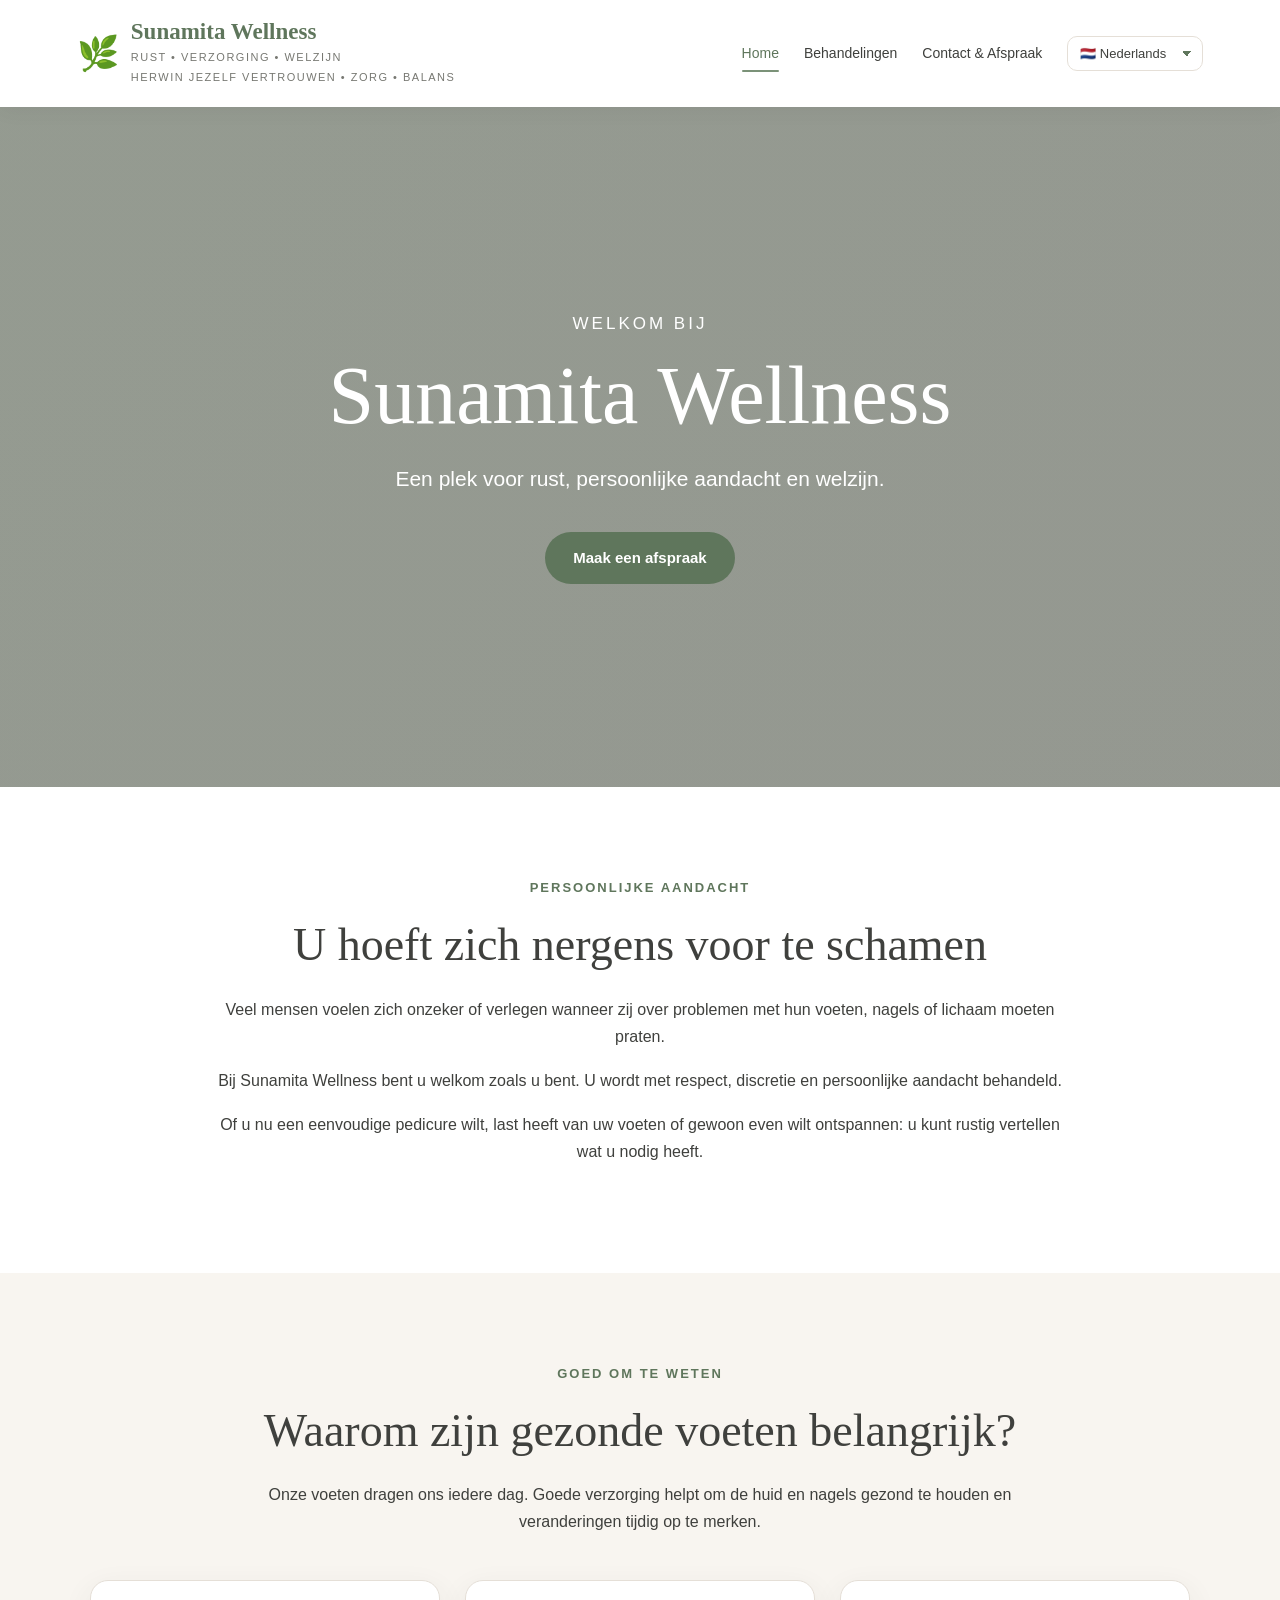
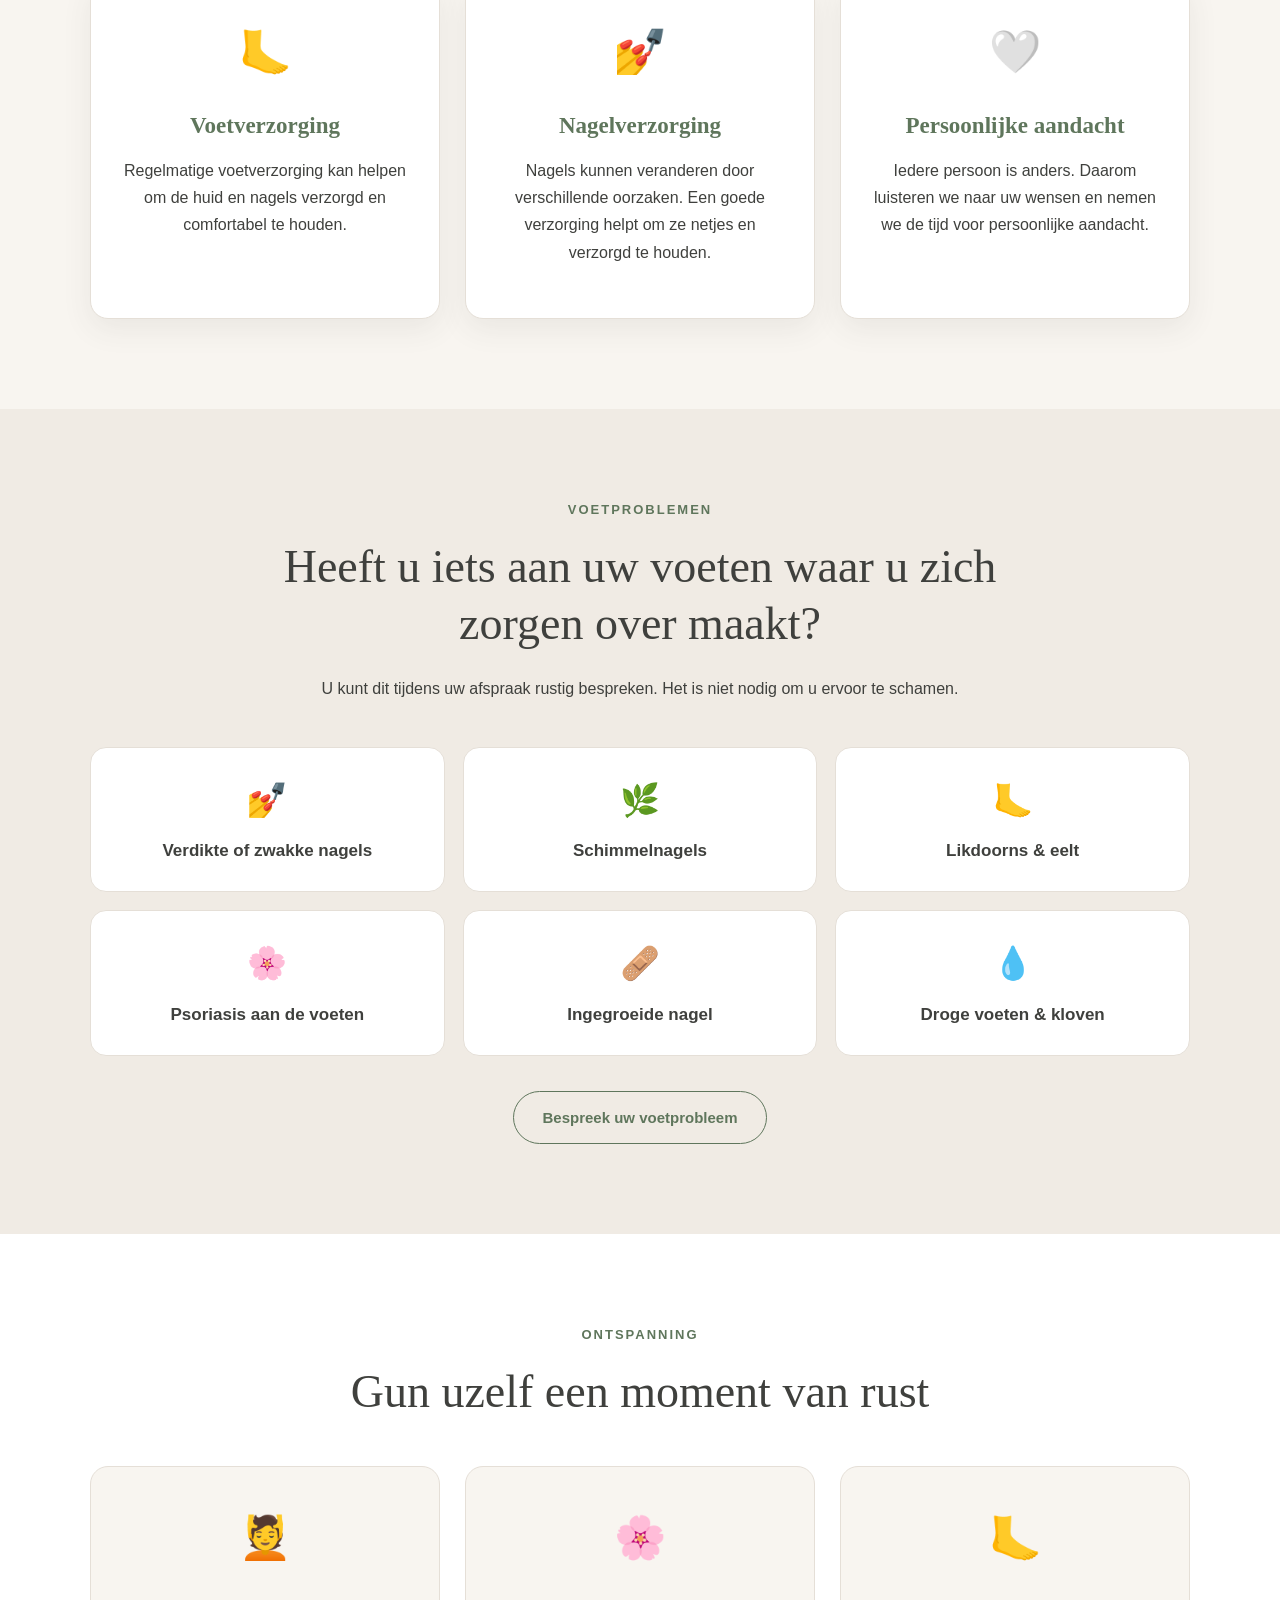
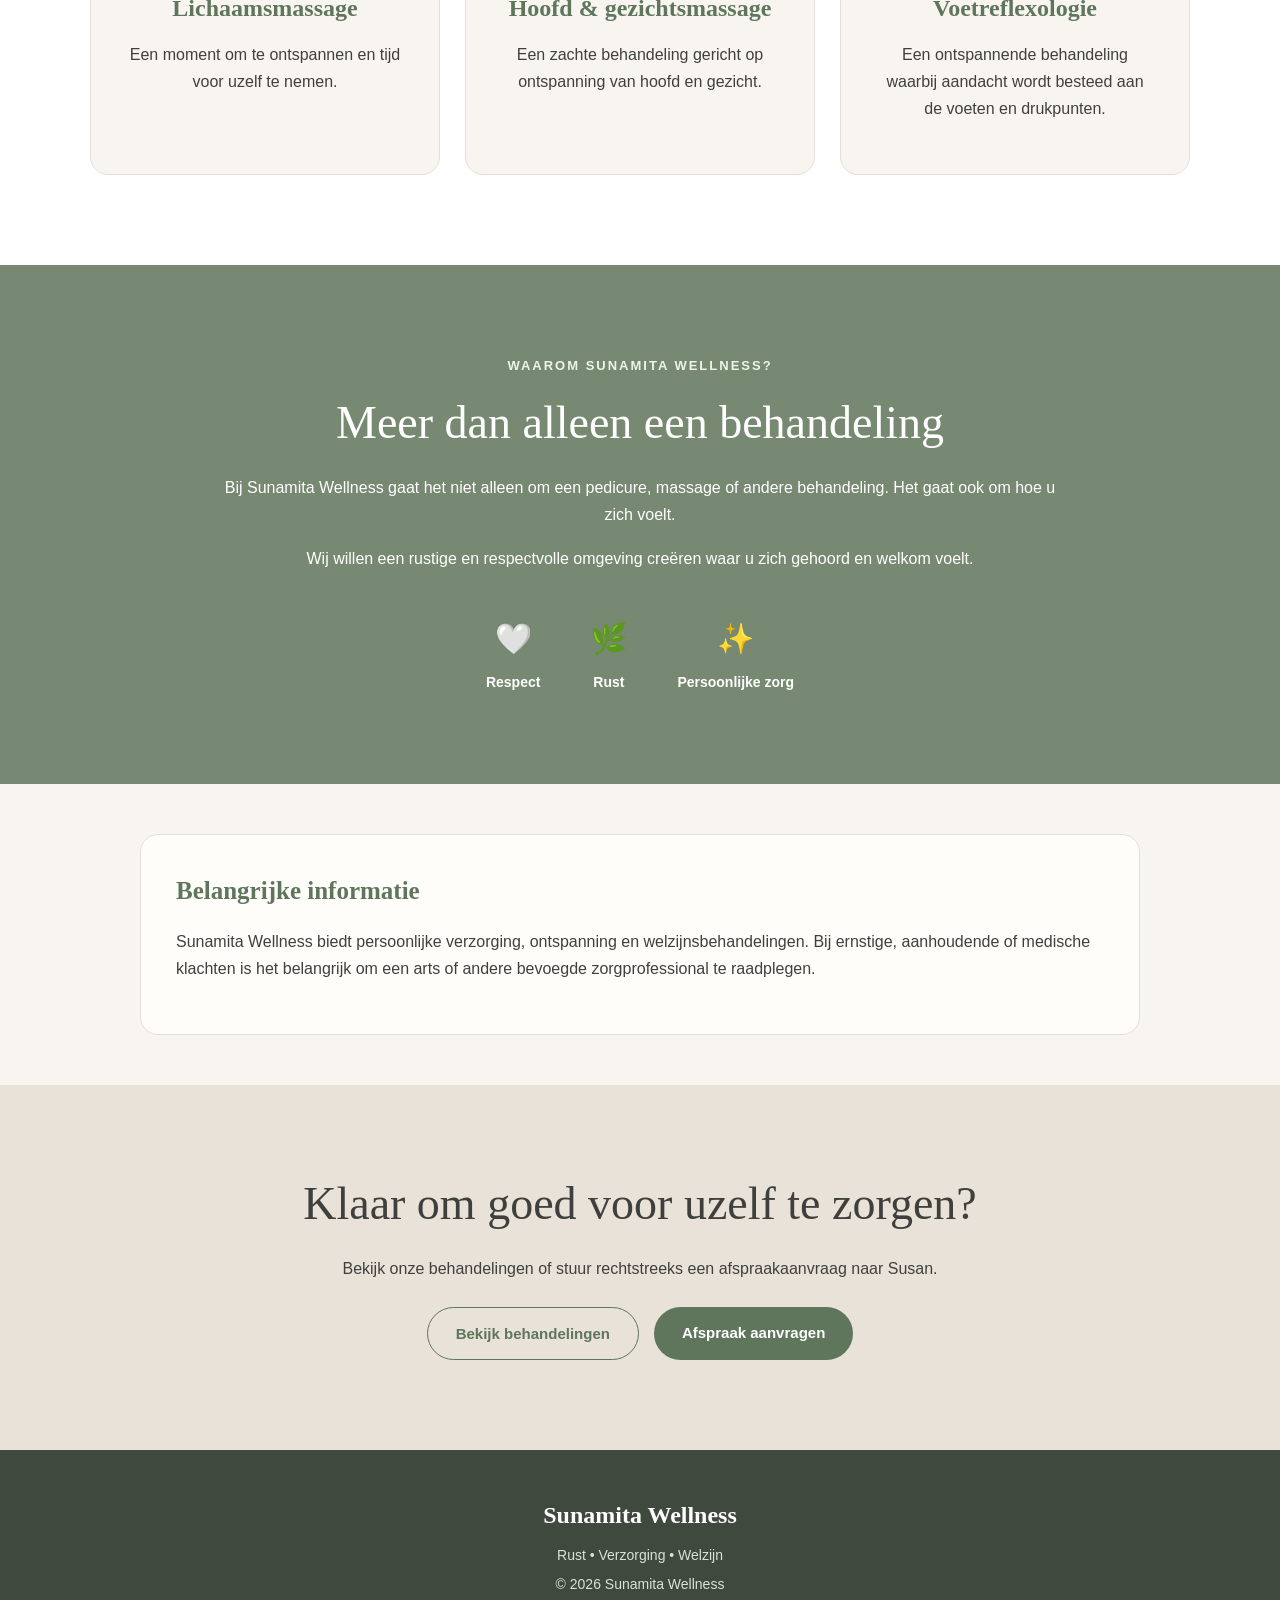
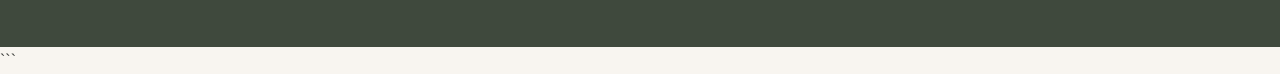
==== commit a117c775: "Update index.html" ====
--- a/index.html
+++ b/index.html
@@ -33,7 +33,7 @@
         Rust • Verzorging • Welzijn
       </p>
       <p
-  data-nl="Herwin je vertrouwen • Zorg • Balans"
+  data-nl="Herwin jezelf vertrouwen • Zorg • Balans"
   data-en="Regain your confidence • Care • Balance"
   data-es="Recupera tu confianza • Cuidado • Equilibrio"
 >
--- a/style.css
+++ b/style.css
@@ -1,8 +1,7 @@
-```css
-/* =========================================
+/* =====================================================
    SUNAMITA WELLNESS
-   GLOBAL STYLES
-========================================= */
+   COMPLETE WEBSITE STYLE
+===================================================== */
 
 * {
   margin: 0;
@@ -13,24 +12,46 @@
 :root {
   --primary: #7b9278;
   --primary-dark: #5f765c;
+  --primary-light: #eef3eb;
+
   --secondary: #d9c7b8;
+
   --cream: #f8f5f0;
-  --light: #ffffff;
+  --cream-dark: #eee8df;
+
+  --white: #ffffff;
   --text: #3f403d;
   --muted: #777872;
+
   --border: #e5dfd7;
-  --shadow: 0 10px 30px rgba(70, 70, 60, 0.08);
+
+  --shadow:
+    0 10px 30px rgba(70, 70, 60, 0.08);
+
+  --shadow-hover:
+    0 15px 35px rgba(70, 70, 60, 0.13);
+
   --radius: 18px;
 }
+
+
+/* =====================================================
+   GENERAL
+===================================================== */
 
 html {
   scroll-behavior: smooth;
 }
 
 body {
-  font-family: "Segoe UI", Arial, sans-serif;
+  font-family:
+    "Segoe UI",
+    Arial,
+    sans-serif;
+
   background: var(--cream);
   color: var(--text);
+
   line-height: 1.7;
 }
 
@@ -44,22 +65,38 @@
   display: block;
 }
 
-
-/* =========================================
+button,
+input,
+textarea,
+select {
+  font-family: inherit;
+}
+
+
+/* =====================================================
    HEADER
-========================================= */
+===================================================== */
 
 .header {
   width: 100%;
-  background: rgba(255, 255, 255, 0.96);
+
+  background:
+    rgba(255, 255, 255, 0.97);
+
   display: flex;
   align-items: center;
   justify-content: space-between;
+
   padding: 18px 6%;
+
   position: sticky;
   top: 0;
+
   z-index: 1000;
-  box-shadow: 0 3px 20px rgba(0, 0, 0, 0.05);
+
+  box-shadow:
+    0 3px 20px rgba(0, 0, 0, 0.05);
+
   backdrop-filter: blur(10px);
 }
 
@@ -69,35 +106,56 @@
   gap: 12px;
 }
 
-.logo-icon {
+.logo > span {
   font-size: 34px;
 }
 
 .logo h1 {
   font-family: Georgia, serif;
+
   font-size: 23px;
+
   color: var(--primary-dark);
+
   font-weight: 600;
+
+  line-height: 1.2;
 }
 
 .logo p {
   font-size: 11px;
+
   letter-spacing: 1.5px;
+
   color: var(--muted);
+
   text-transform: uppercase;
-}
+
+  margin: 2px 0;
+}
+
+
+/* =====================================================
+   NAVIGATION
+===================================================== */
 
 nav {
   display: flex;
+
   align-items: center;
+
   gap: 25px;
 }
 
 nav a {
   font-size: 14px;
+
   font-weight: 500;
+
   color: var(--text);
+
   transition: 0.3s ease;
+
   position: relative;
 }
 
@@ -108,307 +166,533 @@
 
 nav a.active::after {
   content: "";
+
   position: absolute;
+
   left: 0;
   right: 0;
+
   bottom: -7px;
+
   height: 2px;
+
   background: var(--primary);
-}
+
+  border-radius: 2px;
+}
+
+
+/* =====================================================
+   LANGUAGE SELECTOR
+===================================================== */
 
 #languageSelector {
+  appearance: none;
+
   border: 1px solid var(--border);
-  background: white;
-  padding: 9px 12px;
+
+  background:
+    var(--white);
+
+  padding: 9px 35px 9px 12px;
+
   border-radius: 10px;
+
   color: var(--text);
+
   cursor: pointer;
+
   font-size: 13px;
-}
-
-
-/* =========================================
+
+  outline: none;
+
+  background-image:
+    linear-gradient(45deg, transparent 50%, var(--primary-dark) 50%),
+    linear-gradient(135deg, var(--primary-dark) 50%, transparent 50%);
+
+  background-position:
+    calc(100% - 15px) 50%,
+    calc(100% - 10px) 50%;
+
+  background-size:
+    5px 5px,
+    5px 5px;
+
+  background-repeat: no-repeat;
+
+  transition: 0.25s ease;
+}
+
+#languageSelector:hover {
+  border-color: var(--primary);
+}
+
+#languageSelector:focus {
+  border-color: var(--primary-dark);
+
+  box-shadow:
+    0 0 0 3px
+    rgba(123, 146, 120, 0.12);
+}
+
+
+/* =====================================================
    HERO
-========================================= */
+===================================================== */
 
 .hero {
   min-height: 680px;
+
   position: relative;
+
   display: flex;
+
   align-items: center;
+
   justify-content: center;
-
-  /*
-     Después podemos reemplazar esta imagen
-     por una foto real de Sunamita Wellness.
-  */
 
   background:
     linear-gradient(
       rgba(55, 65, 55, 0.38),
       rgba(55, 65, 55, 0.38)
     ),
-    url("images/hero.jpg") center/cover no-repeat;
+    url("images/hero.jpg")
+    center / cover no-repeat;
 
   text-align: center;
+
   color: white;
 }
 
 .hero-overlay {
   position: absolute;
+
   inset: 0;
-  background: linear-gradient(
-    135deg,
-    rgba(70, 90, 70, 0.25),
-    rgba(30, 40, 30, 0.18)
-  );
+
+  background:
+    linear-gradient(
+      135deg,
+      rgba(70, 90, 70, 0.25),
+      rgba(30, 40, 30, 0.18)
+    );
 }
 
 .hero-content {
   position: relative;
+
   z-index: 2;
-  max-width: 800px;
+
+  max-width: 850px;
+
   padding: 30px;
 }
 
 .welcome {
   font-size: 17px;
+
   letter-spacing: 3px;
+
   text-transform: uppercase;
+
   margin-bottom: 12px;
 }
 
 .hero h2 {
   font-family: Georgia, serif;
-  font-size: clamp(48px, 8vw, 82px);
+
+  font-size:
+    clamp(48px, 8vw, 82px);
+
   font-weight: 500;
+
   margin-bottom: 20px;
+
+  line-height: 1.1;
 }
 
 .hero-text {
   font-size: 21px;
+
   margin-bottom: 35px;
 }
 
 
-/* =========================================
+/* =====================================================
    BUTTONS
-========================================= */
+===================================================== */
 
 .button {
   display: inline-block;
-  background: var(--primary-dark);
+
+  background:
+    var(--primary-dark);
+
   color: white;
-  padding: 13px 28px;
+
+  padding:
+    13px 28px;
+
   border-radius: 50px;
+
   font-size: 15px;
+
   font-weight: 600;
+
   border: none;
+
   cursor: pointer;
+
   transition: 0.3s ease;
+
+  text-align: center;
 }
 
 .button:hover {
-  transform: translateY(-2px);
-  background: #4e644c;
-  box-shadow: 0 8px 20px rgba(60, 80, 60, 0.2);
+  transform:
+    translateY(-2px);
+
+  background:
+    #4e644c;
+
+  box-shadow:
+    0 8px 20px
+    rgba(60, 80, 60, 0.2);
 }
 
 .button.secondary {
   background: transparent;
-  border: 1px solid var(--primary-dark);
-  color: var(--primary-dark);
+
+  border:
+    1px solid var(--primary-dark);
+
+  color:
+    var(--primary-dark);
 }
 
 .button.secondary:hover {
-  background: var(--primary-dark);
+  background:
+    var(--primary-dark);
+
   color: white;
 }
 
 
-/* =========================================
+/* =====================================================
    GENERAL SECTIONS
-========================================= */
+===================================================== */
 
 .section {
-  padding: 90px 7%;
+  padding:
+    90px 7%;
 }
 
 .section-content {
   max-width: 850px;
-  margin: auto;
+
+  margin:
+    auto;
 }
 
 .section-heading {
   max-width: 800px;
-  margin: 0 auto 45px;
+
+  margin:
+    0 auto 45px;
+
   text-align: center;
 }
 
 .small-title {
-  color: var(--primary-dark);
-  text-transform: uppercase;
-  letter-spacing: 2px;
-  font-size: 13px;
-  font-weight: 700;
-  margin-bottom: 10px;
+  color:
+    var(--primary-dark);
+
+  text-transform:
+    uppercase;
+
+  letter-spacing:
+    2px;
+
+  font-size:
+    13px;
+
+  font-weight:
+    700;
+
+  margin-bottom:
+    10px;
 }
 
 .section h2,
 .section-heading h2 {
-  font-family: Georgia, serif;
-  font-weight: 500;
-  font-size: clamp(32px, 5vw, 46px);
-  line-height: 1.25;
-  margin-bottom: 22px;
+  font-family:
+    Georgia, serif;
+
+  font-weight:
+    500;
+
+  font-size:
+    clamp(32px, 5vw, 46px);
+
+  line-height:
+    1.25;
+
+  margin-bottom:
+    22px;
 }
 
 .section p {
-  margin-bottom: 17px;
-}
-
-
-/* =========================================
+  margin-bottom:
+    17px;
+}
+
+
+/* =====================================================
    INTRO
-========================================= */
+===================================================== */
 
 .intro-section {
-  background: white;
-  text-align: center;
+  background:
+    var(--white);
+
+  text-align:
+    center;
 }
 
 .intro-section .section-content {
-  max-width: 850px;
-}
-
-
-/* =========================================
+  max-width:
+    850px;
+}
+
+
+/* =====================================================
    INFO CARDS
-========================================= */
+===================================================== */
 
 .info-grid {
-  max-width: 1100px;
-  margin: auto;
-  display: grid;
-  grid-template-columns: repeat(3, 1fr);
-  gap: 25px;
+  max-width:
+    1100px;
+
+  margin:
+    auto;
+
+  display:
+    grid;
+
+  grid-template-columns:
+    repeat(3, 1fr);
+
+  gap:
+    25px;
 }
 
 .info-card {
-  background: white;
-  padding: 35px 28px;
-  border-radius: var(--radius);
-  box-shadow: var(--shadow);
-  text-align: center;
-  border: 1px solid var(--border);
-  transition: 0.3s ease;
+  background:
+    var(--white);
+
+  padding:
+    35px 28px;
+
+  border-radius:
+    var(--radius);
+
+  box-shadow:
+    var(--shadow);
+
+  text-align:
+    center;
+
+  border:
+    1px solid var(--border);
+
+  transition:
+    0.3s ease;
 }
 
 .info-card:hover {
-  transform: translateY(-6px);
+  transform:
+    translateY(-6px);
+
+  box-shadow:
+    var(--shadow-hover);
 }
 
 .info-icon {
-  font-size: 42px;
-  margin-bottom: 18px;
+  font-size:
+    42px;
+
+  margin-bottom:
+    18px;
 }
 
 .info-card h3 {
-  font-family: Georgia, serif;
-  font-size: 23px;
-  margin-bottom: 12px;
-  color: var(--primary-dark);
-}
-
-
-/* =========================================
+  font-family:
+    Georgia, serif;
+
+  font-size:
+    23px;
+
+  margin-bottom:
+    12px;
+
+  color:
+    var(--primary-dark);
+}
+
+
+/* =====================================================
    PROBLEMS
-========================================= */
+===================================================== */
 
 .problems-section {
-  background: #f0ebe4;
+  background:
+    #f0ebe4;
 }
 
 .problem-grid {
-  max-width: 1100px;
-  margin: auto;
-  display: grid;
-  grid-template-columns: repeat(3, 1fr);
-  gap: 18px;
+  max-width:
+    1100px;
+
+  margin:
+    auto;
+
+  display:
+    grid;
+
+  grid-template-columns:
+    repeat(3, 1fr);
+
+  gap:
+    18px;
 }
 
 .problem-card {
-  background: white;
-  border-radius: 16px;
-  padding: 25px 20px;
-  text-align: center;
-  border: 1px solid var(--border);
-  transition: 0.3s ease;
+  background:
+    var(--white);
+
+  border-radius:
+    16px;
+
+  padding:
+    25px 20px;
+
+  text-align:
+    center;
+
+  border:
+    1px solid var(--border);
+
+  transition:
+    0.3s ease;
 }
 
 .problem-card:hover {
-  transform: translateY(-4px);
-  box-shadow: var(--shadow);
+  transform:
+    translateY(-4px);
+
+  box-shadow:
+    var(--shadow);
 }
 
 .problem-card span {
-  display: block;
-  font-size: 32px;
-  margin-bottom: 10px;
+  display:
+    block;
+
+  font-size:
+    32px;
+
+  margin-bottom:
+    10px;
 }
 
 .problem-card h3 {
-  font-size: 17px;
-  font-weight: 600;
+  font-size:
+    17px;
+
+  font-weight:
+    600;
 }
 
 .section-button {
-  text-align: center;
-  margin-top: 35px;
-}
-
-
-/* =========================================
+  text-align:
+    center;
+
+  margin-top:
+    35px;
+}
+
+
+/* =====================================================
    MASSAGES
-========================================= */
+===================================================== */
 
 .massage-section {
-  background: white;
+  background:
+    var(--white);
 }
 
 .massage-grid {
-  max-width: 1100px;
-  margin: auto;
-  display: grid;
-  grid-template-columns: repeat(3, 1fr);
-  gap: 25px;
+  max-width:
+    1100px;
+
+  margin:
+    auto;
+
+  display:
+    grid;
+
+  grid-template-columns:
+    repeat(3, 1fr);
+
+  gap:
+    25px;
 }
 
 .massage-card {
-  padding: 35px;
-  background: var(--cream);
-  border-radius: var(--radius);
-  text-align: center;
-  border: 1px solid var(--border);
+  padding:
+    35px;
+
+  background:
+    var(--cream);
+
+  border-radius:
+    var(--radius);
+
+  text-align:
+    center;
+
+  border:
+    1px solid var(--border);
 }
 
 .massage-card > span {
-  font-size: 42px;
-  display: block;
-  margin-bottom: 15px;
+  font-size:
+    42px;
+
+  display:
+    block;
+
+  margin-bottom:
+    15px;
 }
 
 .massage-card h3 {
-  font-family: Georgia, serif;
-  font-size: 24px;
-  color: var(--primary-dark);
-  margin-bottom: 12px;
-}
-
-
-/* =========================================
+  font-family:
+    Georgia, serif;
+
+  font-size:
+    24px;
+
+  color:
+    var(--primary-dark);
+
+  margin-bottom:
+    12px;
+}
+
+
+/* =====================================================
    WHY SUNAMITA
-========================================= */
+===================================================== */
 
 .why-section {
   background:
@@ -416,560 +700,1197 @@
       rgba(105, 125, 100, 0.9),
       rgba(105, 125, 100, 0.9)
     ),
-    url("images/wellness.jpg") center/cover no-repeat;
-
-  color: white;
+    url("images/wellness.jpg")
+    center / cover no-repeat;
+
+  color:
+    white;
 }
 
 .why-content {
-  max-width: 850px;
-  margin: auto;
-  text-align: center;
+  max-width:
+    850px;
+
+  margin:
+    auto;
+
+  text-align:
+    center;
 }
 
 .why-section .small-title {
-  color: #edf3ea;
+  color:
+    #edf3ea;
 }
 
 .why-section h2 {
-  color: white;
+  color:
+    white;
 }
 
 .values {
-  margin-top: 40px;
-  display: flex;
-  justify-content: center;
-  gap: 50px;
-  flex-wrap: wrap;
+  margin-top:
+    40px;
+
+  display:
+    flex;
+
+  justify-content:
+    center;
+
+  gap:
+    50px;
+
+  flex-wrap:
+    wrap;
 }
 
 .values div {
-  display: flex;
-  flex-direction: column;
-  align-items: center;
-  gap: 7px;
+  display:
+    flex;
+
+  flex-direction:
+    column;
+
+  align-items:
+    center;
+
+  gap:
+    7px;
 }
 
 .values span {
-  font-size: 30px;
+  font-size:
+    30px;
 }
 
 .values strong {
-  font-size: 14px;
-}
-
-
-/* =========================================
-   NOTICE
-========================================= */
-
-.notice {
-  max-width: 1000px;
-  margin: 50px auto;
-  background: #fffdf9;
-  border: 1px solid var(--border);
-  border-radius: var(--radius);
-  padding: 35px;
-}
-
-.notice h3 {
-  color: var(--primary-dark);
-  font-family: Georgia, serif;
-  font-size: 25px;
-  margin-bottom: 15px;
-}
-
-
-/* =========================================
-   CTA
-========================================= */
-
-.cta {
-  text-align: center;
-  background: #e9e2d9;
-}
-
-.cta h2 {
-  max-width: 750px;
-  margin-left: auto;
-  margin-right: auto;
-}
-
-.cta-buttons {
-  display: flex;
-  justify-content: center;
-  gap: 15px;
-  flex-wrap: wrap;
-  margin-top: 25px;
-}
-
-
-/* =========================================
+  font-size:
+    14px;
+}
+
+
+/* =====================================================
    PAGE TITLE
-========================================= */
+===================================================== */
 
 .page-title {
-  text-align: center;
-  padding: 90px 20px;
+  text-align:
+    center;
+
+  padding:
+    90px 20px;
+
   background:
     linear-gradient(
       rgba(100, 120, 95, 0.78),
       rgba(100, 120, 95, 0.78)
     ),
-    url("images/wellness.jpg") center/cover no-repeat;
-  color: white;
+    url("images/wellness.jpg")
+    center / cover no-repeat;
+
+  color:
+    white;
 }
 
 .page-title p {
-  text-transform: uppercase;
-  letter-spacing: 3px;
-  font-size: 13px;
-  margin-bottom: 10px;
+  text-transform:
+    uppercase;
+
+  letter-spacing:
+    3px;
+
+  font-size:
+    13px;
+
+  margin-bottom:
+    10px;
 }
 
 .page-title h2 {
-  font-family: Georgia, serif;
-  font-size: clamp(38px, 6vw, 58px);
-  font-weight: 500;
-  margin-bottom: 10px;
+  font-family:
+    Georgia, serif;
+
+  font-size:
+    clamp(38px, 6vw, 58px);
+
+  font-weight:
+    500;
+
+  margin-bottom:
+    10px;
 }
 
 .page-title span {
-  font-size: 17px;
-}
-
-
-/* =========================================
+  font-size:
+    17px;
+}
+
+
+/* =====================================================
    PRICE TABLE
-========================================= */
+===================================================== */
 
 .price-section {
-  max-width: 1250px;
-  margin: auto;
+  max-width:
+    1250px;
+
+  margin:
+    auto;
 }
 
 .price-section h2 {
-  text-align: center;
-  margin-bottom: 30px;
+  text-align:
+    center;
+
+  margin-bottom:
+    30px;
 }
 
 .price-table {
-  width: 100%;
-  background: white;
-  border-radius: var(--radius);
-  overflow: hidden;
-  box-shadow: var(--shadow);
-  border: 1px solid var(--border);
+  width:
+    100%;
+
+  background:
+    var(--white);
+
+  border-radius:
+    var(--radius);
+
+  overflow:
+    hidden;
+
+  box-shadow:
+    var(--shadow);
+
+  border:
+    1px solid var(--border);
 }
 
 .price-header,
 .price-row {
-  display: grid;
-  grid-template-columns: 2.2fr 1fr 1fr 1fr;
-  align-items: center;
+  display:
+    grid;
+
+  grid-template-columns:
+    2.2fr 1fr 1fr 1fr;
+
+  align-items:
+    center;
 }
 
 .price-header {
-  background: var(--primary-dark);
-  color: white;
-  font-weight: 600;
-  padding: 17px 20px;
+  background:
+    var(--primary-dark);
+
+  color:
+    white;
+
+  font-weight:
+    600;
+
+  padding:
+    17px 20px;
 }
 
 .price-row {
-  padding: 17px 20px;
-  border-bottom: 1px solid var(--border);
+  padding:
+    17px 20px;
+
+  border-bottom:
+    1px solid var(--border);
 }
 
 .price-row:last-child {
-  border-bottom: none;
+  border-bottom:
+    none;
 }
 
 .price-row:nth-child(even) {
-  background: #faf8f4;
+  background:
+    #faf8f4;
 }
 
 .price-row span:not(:first-child),
 .price-header span:not(:first-child) {
-  text-align: center;
-  font-weight: 600;
+  text-align:
+    center;
+
+  font-weight:
+    600;
 }
 
 .price-row:hover {
-  background: #f0ebe4;
-}
-
-
-/* =========================================
-   CONTACT FORM
-========================================= */
+  background:
+    #f0ebe4;
+}
+
+
+/* =====================================================
+   CONTACT SECTION
+===================================================== */
 
 .contact-section {
-  max-width: 950px;
-  margin: auto;
+  max-width:
+    950px;
+
+  margin:
+    auto;
 }
 
 .contact-intro {
-  text-align: center;
-  max-width: 700px;
-  margin: 0 auto 40px;
+  text-align:
+    center;
+
+  max-width:
+    700px;
+
+  margin:
+    0 auto 40px;
 }
 
 #appointmentForm {
-  background: white;
-  padding: 45px;
-  border-radius: 24px;
-  box-shadow: var(--shadow);
-  border: 1px solid var(--border);
+  background:
+    var(--white);
+
+  padding:
+    45px;
+
+  border-radius:
+    24px;
+
+  box-shadow:
+    var(--shadow);
+
+  border:
+    1px solid var(--border);
 }
 
 .form-group {
-  margin-bottom: 27px;
+  margin-bottom:
+    27px;
 }
 
 .form-group label {
-  display: block;
-  font-weight: 600;
-  margin-bottom: 9px;
+  display:
+    block;
+
+  font-weight:
+    600;
+
+  margin-bottom:
+    9px;
 }
 
 .form-group label span {
-  color: var(--muted);
-  font-size: 13px;
-  font-weight: normal;
-}
+  color:
+    var(--muted);
+
+  font-size:
+    13px;
+
+  font-weight:
+    normal;
+}
+
+
+/* =====================================================
+   INPUTS / TEXTAREA / SELECTS
+===================================================== */
 
 input[type="text"],
 input[type="tel"],
 input[type="email"],
 textarea,
 select:not(#languageSelector) {
-  width: 100%;
-  padding: 14px 15px;
-  border: 1px solid #d9d4cc;
-  border-radius: 11px;
-  background: #fffdfa;
-  color: var(--text);
-  font-family: inherit;
-  font-size: 15px;
-  outline: none;
-  transition: 0.25s ease;
+  width:
+    100%;
+
+  padding:
+    14px 15px;
+
+  border:
+    1px solid #d9d4cc;
+
+  border-radius:
+    11px;
+
+  background:
+    #fffdfa;
+
+  color:
+    var(--text);
+
+  font-family:
+    inherit;
+
+  font-size:
+    15px;
+
+  outline:
+    none;
+
+  transition:
+    0.25s ease;
 }
 
 input:focus,
 textarea:focus,
 select:focus {
-  border-color: var(--primary);
-  box-shadow: 0 0 0 3px rgba(123, 146, 120, 0.12);
+  border-color:
+    var(--primary);
+
+  box-shadow:
+    0 0 0 3px
+    rgba(123, 146, 120, 0.12);
 }
 
 textarea {
-  resize: vertical;
+  resize:
+    vertical;
+
+  min-height:
+    110px;
 }
 
 .help-text {
-  color: var(--muted);
-  font-size: 13px;
-}
-
-
-/* =========================================
+  color:
+    var(--muted);
+
+  font-size:
+    13px;
+}
+
+
+/* =====================================================
+   CUSTOM SELECT
+===================================================== */
+
+select:not(#languageSelector) {
+  appearance:
+    none;
+
+  cursor:
+    pointer;
+
+  padding-right:
+    45px;
+
+  background-color:
+    #fffdfa;
+
+  background-image:
+    linear-gradient(
+      45deg,
+      transparent 50%,
+      var(--primary-dark) 50%
+    ),
+    linear-gradient(
+      135deg,
+      var(--primary-dark) 50%,
+      transparent 50%
+    );
+
+  background-position:
+    calc(100% - 18px) 50%,
+    calc(100% - 12px) 50%;
+
+  background-size:
+    6px 6px,
+    6px 6px;
+
+  background-repeat:
+    no-repeat;
+}
+
+
+/* =====================================================
    LOCATION OPTIONS
-========================================= */
+===================================================== */
 
 .location-options {
-  display: grid;
-  grid-template-columns: repeat(3, 1fr);
-  gap: 15px;
+  display:
+    grid;
+
+  grid-template-columns:
+    repeat(3, 1fr);
+
+  gap:
+    15px;
 }
 
 .option-card {
-  position: relative;
-  padding: 25px 15px;
-  border: 1px solid var(--border);
-  border-radius: 15px;
-  text-align: center;
-  cursor: pointer;
-  transition: 0.25s ease;
-  background: #fffdfa;
+  position:
+    relative;
+
+  padding:
+    25px 15px;
+
+  border:
+    1px solid var(--border);
+
+  border-radius:
+    15px;
+
+  text-align:
+    center;
+
+  cursor:
+    pointer;
+
+  transition:
+    0.25s ease;
+
+  background:
+    #fffdfa;
 }
 
 .option-card:hover {
-  border-color: var(--primary);
+  border-color:
+    var(--primary);
+
+  transform:
+    translateY(-2px);
 }
 
 .option-card input {
-  position: absolute;
-  opacity: 0;
+  position:
+    absolute;
+
+  opacity:
+    0;
+
+  pointer-events:
+    none;
 }
 
 .option-card:has(input:checked) {
-  border-color: var(--primary-dark);
-  background: #eef3eb;
-  box-shadow: 0 0 0 2px rgba(95, 118, 92, 0.1);
+  border-color:
+    var(--primary-dark);
+
+  background:
+    var(--primary-light);
+
+  box-shadow:
+    0 0 0 2px
+    rgba(95, 118, 92, 0.1);
 }
 
 .option-card span {
-  display: block;
-  font-size: 32px;
-  margin-bottom: 8px;
+  display:
+    block;
+
+  font-size:
+    32px;
+
+  margin-bottom:
+    8px;
 }
 
 .option-card strong {
-  display: block;
+  display:
+    block;
 }
 
 .option-card small {
-  color: var(--muted);
-}
-
-
-/* =========================================
+  color:
+    var(--muted);
+
+  display:
+    block;
+
+  margin-top:
+    3px;
+}
+
+
+/* =====================================================
+   BOOKING TYPE
+===================================================== */
+
+.booking-type-group {
+  margin-bottom:
+    35px;
+}
+
+.booking-type-options {
+  display:
+    grid;
+
+  grid-template-columns:
+    1fr 1fr;
+
+  gap:
+    18px;
+}
+
+.booking-type-card {
+  position:
+    relative;
+
+  display:
+    flex;
+
+  flex-direction:
+    column;
+
+  align-items:
+    center;
+
+  justify-content:
+    center;
+
+  text-align:
+    center;
+
+  min-height:
+    150px;
+
+  padding:
+    25px 20px;
+
+  border:
+    1px solid var(--border);
+
+  border-radius:
+    18px;
+
+  background:
+    #fffdfa;
+
+  cursor:
+    pointer;
+
+  transition:
+    0.25s ease;
+}
+
+.booking-type-card:hover {
+  transform:
+    translateY(-3px);
+
+  border-color:
+    var(--primary);
+}
+
+.booking-type-card input {
+  position:
+    absolute;
+
+  opacity:
+    0;
+}
+
+.booking-type-card:has(input:checked) {
+  background:
+    var(--primary-light);
+
+  border:
+    2px solid var(--primary-dark);
+
+  box-shadow:
+    0 8px 20px
+    rgba(95, 118, 92, 0.12);
+}
+
+.booking-type-card .booking-icon {
+  font-size:
+    38px;
+
+  margin-bottom:
+    10px;
+}
+
+.booking-type-card strong {
+  font-size:
+    18px;
+
+  color:
+    var(--primary-dark);
+}
+
+.booking-type-card small {
+  color:
+    var(--muted);
+
+  margin-top:
+    5px;
+}
+
+
+/* =====================================================
+   SOCIAL DEAL BOX
+===================================================== */
+
+.social-deal-info {
+  background:
+    #fffaf1;
+
+  border:
+    1px solid #ead9b9;
+
+  border-radius:
+    18px;
+
+  padding:
+    28px;
+
+  margin-bottom:
+    30px;
+
+  text-align:
+    center;
+}
+
+.social-deal-info h3 {
+  font-family:
+    Georgia, serif;
+
+  color:
+    #765f35;
+
+  font-size:
+    25px;
+
+  margin-bottom:
+    10px;
+}
+
+.social-deal-info p {
+  margin-bottom:
+    8px;
+}
+
+.social-deal-address {
+  margin-top:
+    18px;
+
+  padding:
+    15px;
+
+  background:
+    rgba(255,255,255,0.7);
+
+  border-radius:
+    12px;
+
+  font-weight:
+    600;
+}
+
+
+/* =====================================================
    FOOT PROBLEMS
-========================================= */
+===================================================== */
 
 .problem-options {
-  display: grid;
-  grid-template-columns: repeat(2, 1fr);
-  gap: 10px;
+  display:
+    grid;
+
+  grid-template-columns:
+    repeat(2, 1fr);
+
+  gap:
+    10px;
 }
 
 .problem-options label {
-  display: flex;
-  align-items: center;
-  gap: 9px;
-  padding: 12px 14px;
-  border: 1px solid var(--border);
-  border-radius: 10px;
-  cursor: pointer;
-  font-weight: 400;
-  background: #fffdfa;
-  transition: 0.2s ease;
+  display:
+    flex;
+
+  align-items:
+    center;
+
+  gap:
+    9px;
+
+  padding:
+    12px 14px;
+
+  border:
+    1px solid var(--border);
+
+  border-radius:
+    10px;
+
+  cursor:
+    pointer;
+
+  font-weight:
+    400;
+
+  background:
+    #fffdfa;
+
+  transition:
+    0.2s ease;
 }
 
 .problem-options label:hover {
-  background: #f5f2ed;
+  background:
+    #f5f2ed;
+
+  border-color:
+    var(--primary);
 }
 
 .problem-options input {
-  accent-color: var(--primary-dark);
+  accent-color:
+    var(--primary-dark);
+}
+
+.problem-options label:has(input:checked) {
+  background:
+    var(--primary-light);
+
+  border-color:
+    var(--primary-dark);
 }
 
 .problem-options .no-problem {
-  grid-column: 1 / -1;
-  background: #eef3eb;
-  border-color: #cbd8c7;
-}
-
-
-/* =========================================
+  grid-column:
+    1 / -1;
+
+  background:
+    #eef3eb;
+
+  border-color:
+    #cbd8c7;
+}
+
+
+/* =====================================================
    PRICE PREVIEW
-========================================= */
+===================================================== */
 
 .price-preview {
-  margin: 30px 0;
-  padding: 25px;
-  border-radius: 15px;
-  background: #eef3eb;
-  border: 1px solid #cbd8c7;
+  margin:
+    30px 0;
+
+  padding:
+    25px;
+
+  border-radius:
+    15px;
+
+  background:
+    #eef3eb;
+
+  border:
+    1px solid #cbd8c7;
 }
 
 .price-preview h3 {
-  color: var(--primary-dark);
-  margin-bottom: 12px;
+  color:
+    var(--primary-dark);
+
+  margin-bottom:
+    12px;
 }
 
 .price-preview p {
-  margin-bottom: 7px;
+  margin-bottom:
+    7px;
 }
 
 .price-note {
-  color: var(--muted);
-  font-size: 13px;
-}
-
-
-/* =========================================
+  color:
+    var(--muted);
+
+  font-size:
+    13px;
+}
+
+
+/* =====================================================
    WHATSAPP BUTTON
-========================================= */
+===================================================== */
 
 .whatsapp-button {
-  width: 100%;
-  font-size: 16px;
-  padding: 16px;
-  margin-top: 10px;
-}
-
-
-/* =========================================
+  width:
+    100%;
+
+  font-size:
+    16px;
+
+  padding:
+    16px;
+
+  margin-top:
+    10px;
+}
+
+
+/* =====================================================
    CONTACT INFO
-========================================= */
+===================================================== */
 
 .contact-info {
-  text-align: center;
-  background: white;
+  text-align:
+    center;
+
+  background:
+    var(--white);
 }
 
 .contact-info h2 {
-  margin-bottom: 15px;
-}
-
-
-/* =========================================
+  margin-bottom:
+    15px;
+}
+
+
+/* =====================================================
+   NOTICE
+===================================================== */
+
+.notice {
+  max-width:
+    1000px;
+
+  margin:
+    50px auto;
+
+  background:
+    #fffdf9;
+
+  border:
+    1px solid var(--border);
+
+  border-radius:
+    var(--radius);
+
+  padding:
+    35px;
+}
+
+.notice h3 {
+  color:
+    var(--primary-dark);
+
+  font-family:
+    Georgia, serif;
+
+  font-size:
+    25px;
+
+  margin-bottom:
+    15px;
+}
+
+
+/* =====================================================
+   CTA
+===================================================== */
+
+.cta {
+  text-align:
+    center;
+
+  background:
+    #e9e2d9;
+}
+
+.cta h2 {
+  max-width:
+    750px;
+
+  margin-left:
+    auto;
+
+  margin-right:
+    auto;
+}
+
+.cta-buttons {
+  display:
+    flex;
+
+  justify-content:
+    center;
+
+  gap:
+    15px;
+
+  flex-wrap:
+    wrap;
+
+  margin-top:
+    25px;
+}
+
+
+/* =====================================================
    FOOTER
-========================================= */
+===================================================== */
 
 footer {
-  background: #3f493d;
-  color: white;
-  text-align: center;
-  padding: 45px 20px;
+  background:
+    #3f493d;
+
+  color:
+    white;
+
+  text-align:
+    center;
+
+  padding:
+    45px 20px;
 }
 
 footer h3 {
-  font-family: Georgia, serif;
-  font-size: 24px;
-  margin-bottom: 8px;
+  font-family:
+    Georgia, serif;
+
+  font-size:
+    24px;
+
+  margin-bottom:
+    8px;
 }
 
 footer p {
-  color: #dce1d9;
-  font-size: 14px;
-  margin-bottom: 5px;
-}
-
-
-/* =========================================
-   RESPONSIVE — TABLET
-========================================= */
+  color:
+    #dce1d9;
+
+  font-size:
+    14px;
+
+  margin-bottom:
+    5px;
+}
+
+
+/* =====================================================
+   MOBILE NAVIGATION
+===================================================== */
 
 @media (max-width: 900px) {
 
   .header {
-    flex-direction: column;
-    gap: 18px;
+    flex-direction:
+      column;
+
+    gap:
+      18px;
   }
 
   nav {
-    flex-wrap: wrap;
-    justify-content: center;
+    flex-wrap:
+      wrap;
+
+    justify-content:
+      center;
   }
 
   .info-grid,
   .massage-grid {
-    grid-template-columns: 1fr 1fr;
+    grid-template-columns:
+      1fr 1fr;
   }
 
   .problem-grid {
-    grid-template-columns: 1fr 1fr;
+    grid-template-columns:
+      1fr 1fr;
   }
 
   .location-options {
-    grid-template-columns: 1fr;
-  }
-
-}
-
-
-/* =========================================
-   RESPONSIVE — MOBILE
-========================================= */
+    grid-template-columns:
+      1fr;
+  }
+
+}
+
+
+/* =====================================================
+   MOBILE
+===================================================== */
 
 @media (max-width: 650px) {
 
   .header {
-    padding: 15px 4%;
+    padding:
+      15px 4%;
   }
 
   .logo h1 {
-    font-size: 19px;
+    font-size:
+      19px;
+  }
+
+  .logo p {
+    font-size:
+      9px;
+  }
+
+  .logo > span {
+    font-size:
+      28px;
   }
 
   nav {
-    gap: 13px;
+    gap:
+      13px;
   }
 
   nav a {
-    font-size: 13px;
+    font-size:
+      13px;
   }
 
   #languageSelector {
-    font-size: 12px;
-    padding: 7px 9px;
+    font-size:
+      12px;
+
+    padding:
+      7px 30px 7px 9px;
   }
 
 
   .hero {
-    min-height: 600px;
+    min-height:
+      600px;
   }
 
   .hero h2 {
-    font-size: 48px;
+    font-size:
+      48px;
   }
 
   .hero-text {
-    font-size: 17px;
+    font-size:
+      17px;
   }
 
 
   .section {
-    padding: 65px 5%;
+    padding:
+      65px 5%;
   }
 
 
   .info-grid,
   .problem-grid,
   .massage-grid {
-    grid-template-columns: 1fr;
+    grid-template-columns:
+      1fr;
   }
 
 
   .price-table {
-    overflow-x: auto;
+    overflow-x:
+      auto;
+
+    -webkit-overflow-scrolling:
+      touch;
   }
 
   .price-header,
   .price-row {
-    min-width: 720px;
+    min-width:
+      720px;
   }
 
 
   #appointmentForm {
-    padding: 25px 18px;
+    padding:
+      25px 18px;
   }
 
 
   .problem-options {
-    grid-template-columns: 1fr;
+    grid-template-columns:
+      1fr;
   }
 
   .problem-options .no-problem {
-    grid-column: auto;
+    grid-column:
+      auto;
+  }
+
+
+  .booking-type-options {
+    grid-template-columns:
+      1fr;
   }
 
 
   .page-title {
-    padding: 65px 20px;
+    padding:
+      65px 20px;
+  }
+
+
+  .page-title h2 {
+    font-size:
+      40px;
   }
 
 
   .values {
-    gap: 25px;
-  }
-
-}
-
-
-/* =========================================
+    gap:
+      25px;
+  }
+
+
+  .notice {
+    margin:
+      30px 5%;
+
+    padding:
+      25px 20px;
+  }
+
+}
+
+
+/* =====================================================
+   SMALL PHONES
+===================================================== */
+
+@media (max-width: 420px) {
+
+  nav {
+    gap:
+      10px;
+  }
+
+  nav a {
+    font-size:
+      12px;
+  }
+
+  .logo h1 {
+    font-size:
+      18px;
+  }
+
+  .hero h2 {
+    font-size:
+      42px;
+  }
+
+  .button {
+    width:
+      100%;
+
+    padding:
+      13px 18px;
+  }
+
+}
+
+
+/* =====================================================
    ACCESSIBILITY
-========================================= */
+===================================================== */
 
 button,
 a,
 select,
 input,
 textarea {
-  -webkit-tap-highlight-color: transparent;
+  -webkit-tap-highlight-color:
+    transparent;
 }
 
 button:focus-visible,
@@ -977,7 +1898,108 @@
 select:focus-visible,
 input:focus-visible,
 textarea:focus-visible {
-  outline: 3px solid rgba(123, 146, 120, 0.35);
-  outline-offset: 2px;
-}
-```
+  outline:
+    3px solid
+    rgba(123, 146, 120, 0.35);
+
+  outline-offset:
+    2px;
+}
+
+
+/* =====================================================
+   HIDDEN
+===================================================== */
+
+.hidden {
+  display:
+    none !important;
+}
+
+
+/* =====================================================
+   SMOOTH FORM TRANSITIONS
+===================================================== */
+
+#socialDealSection,
+#normalBookingSection,
+#footProblemGroup,
+#otherProblemContainer,
+#pricePreview {
+  transition:
+    opacity 0.25s ease,
+    transform 0.25s ease;
+}
+
+
+/* =====================================================
+   ADDRESS
+===================================================== */
+
+.address-box {
+  background:
+    var(--primary-light);
+
+  border:
+    1px solid #cbd8c7;
+
+  border-radius:
+    15px;
+
+  padding:
+    20px;
+
+  margin:
+    20px 0;
+
+  text-align:
+    center;
+}
+
+.address-box strong {
+  color:
+    var(--primary-dark);
+
+  display:
+    block;
+
+  margin-bottom:
+    5px;
+}
+
+
+/* =====================================================
+   SOCIAL DEAL SERVICE SELECT
+===================================================== */
+
+#socialDealService {
+  width:
+    100%;
+}
+
+
+/* =====================================================
+   FORM SUCCESS / INFORMATION
+===================================================== */
+
+.form-message {
+  padding:
+    15px 18px;
+
+  border-radius:
+    12px;
+
+  margin-bottom:
+    20px;
+
+  background:
+    var(--primary-light);
+
+  border:
+    1px solid #cbd8c7;
+}
+
+
+/* =====================================================
+   END
+===================================================== */
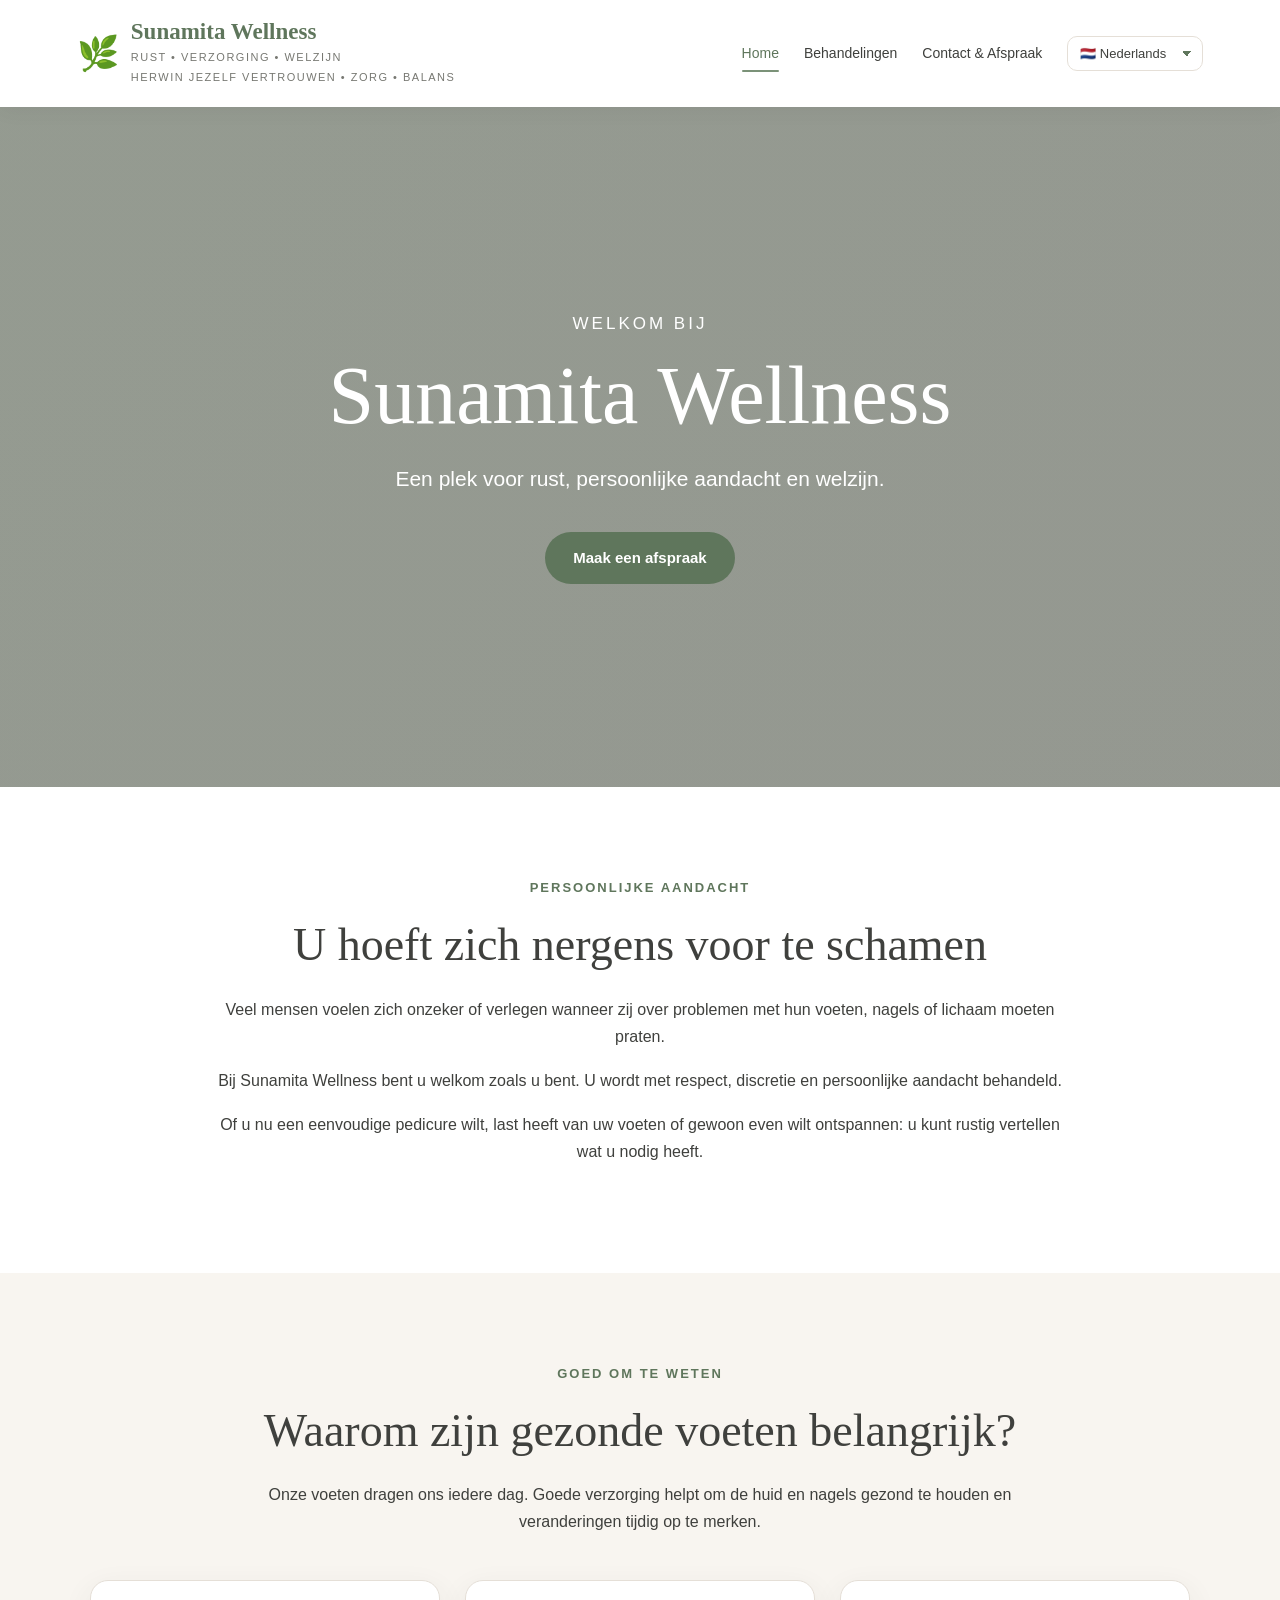
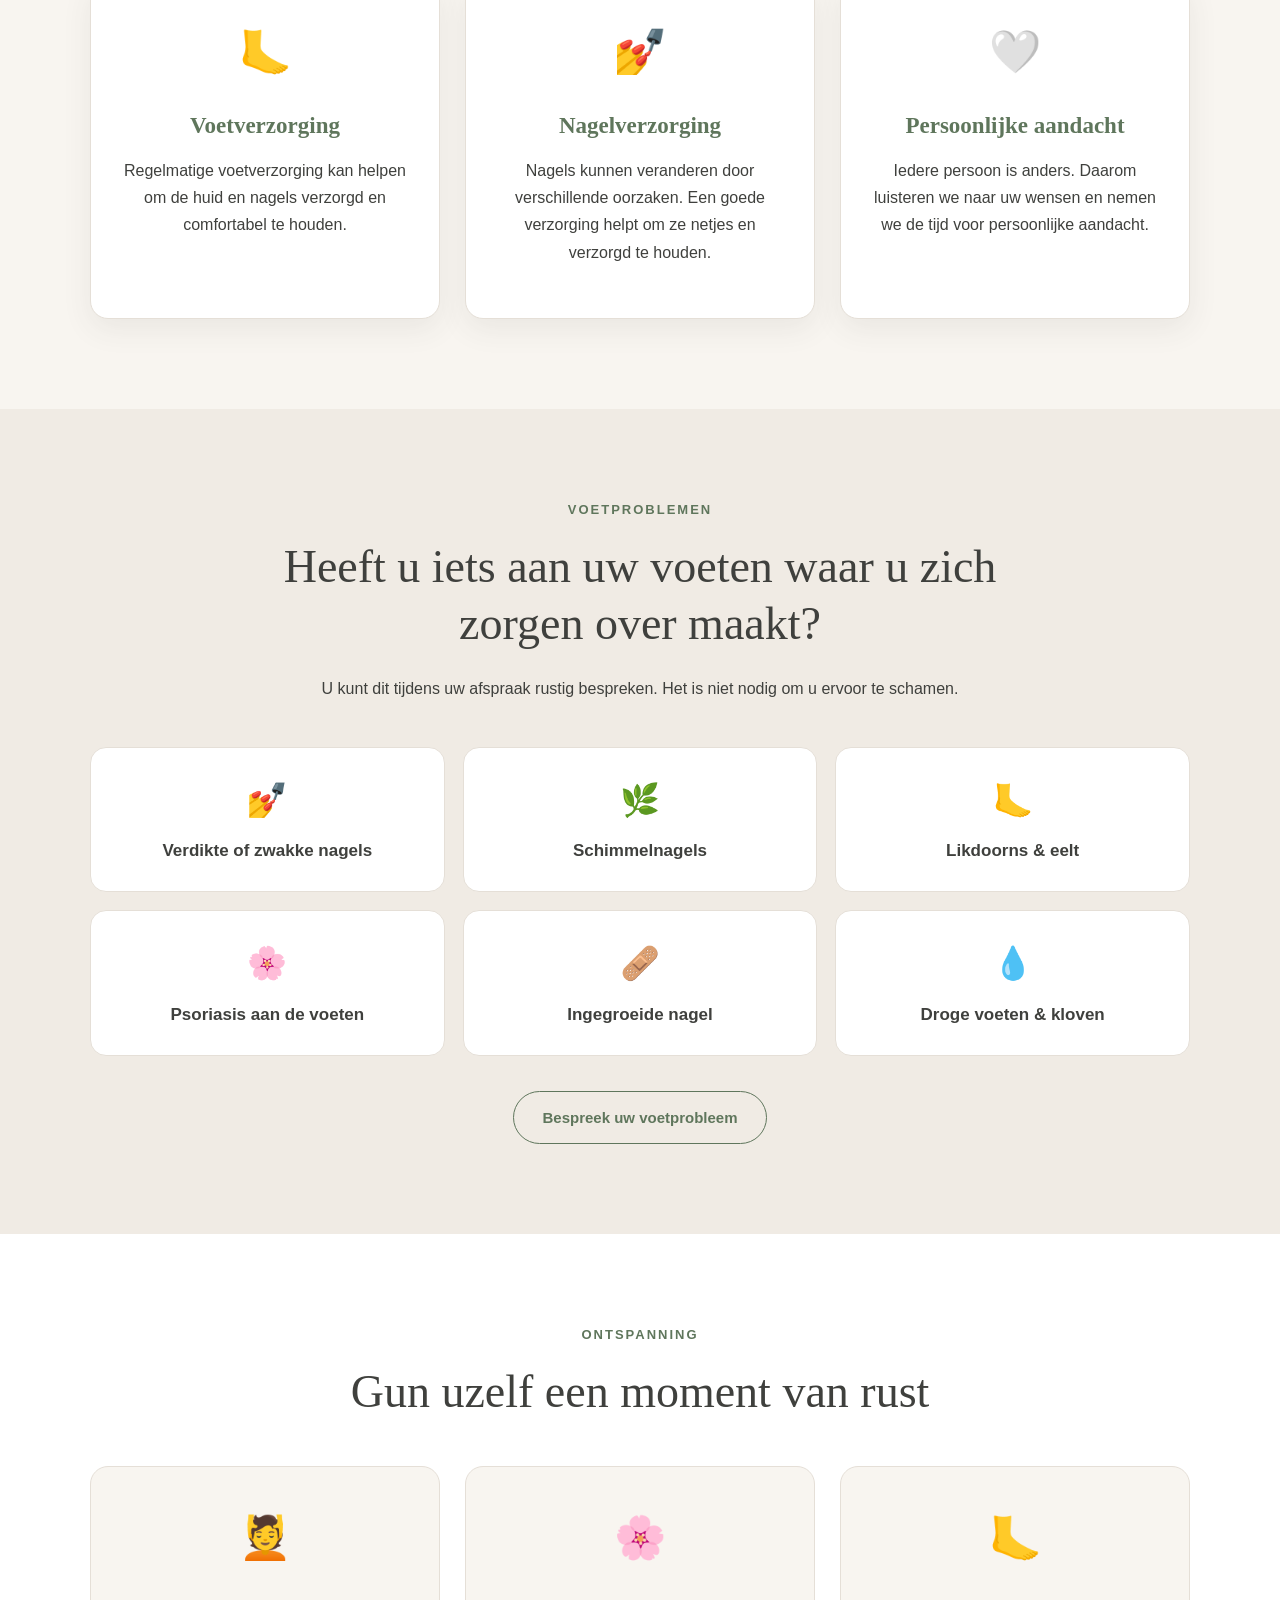
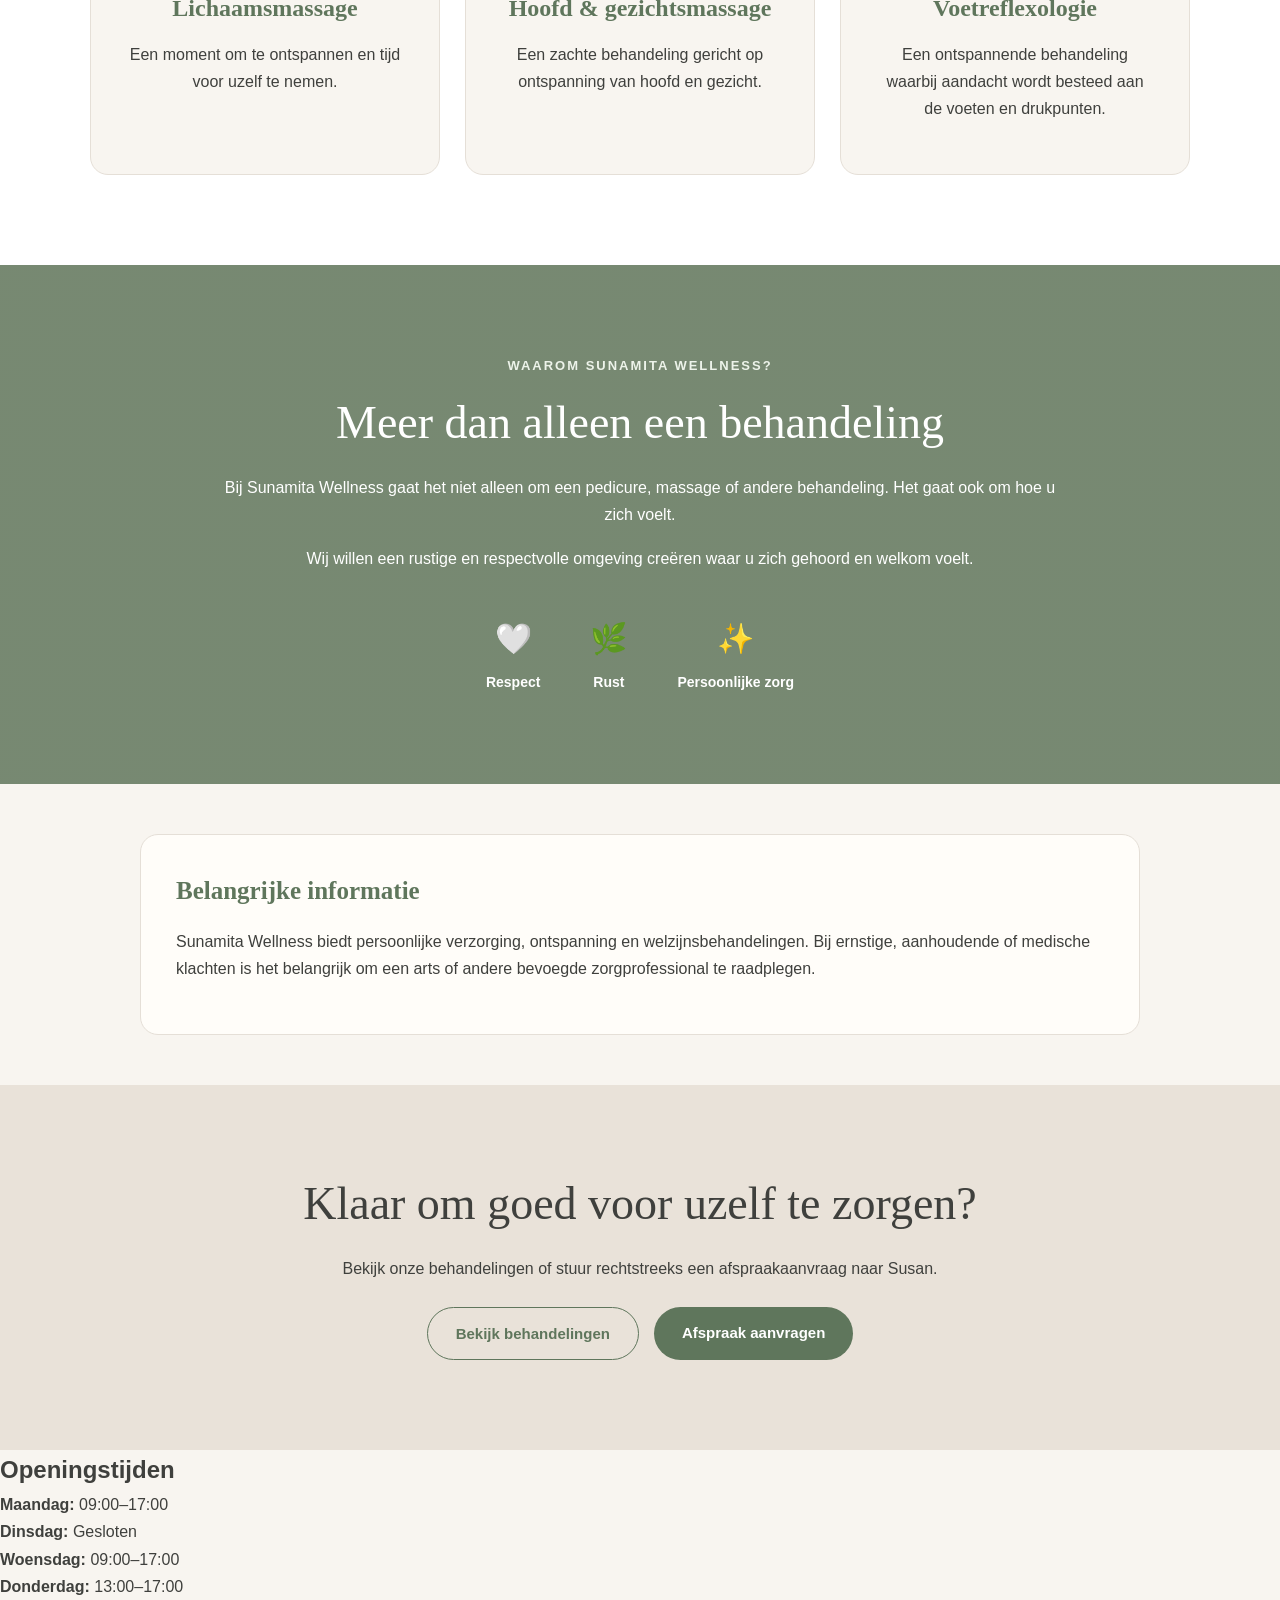
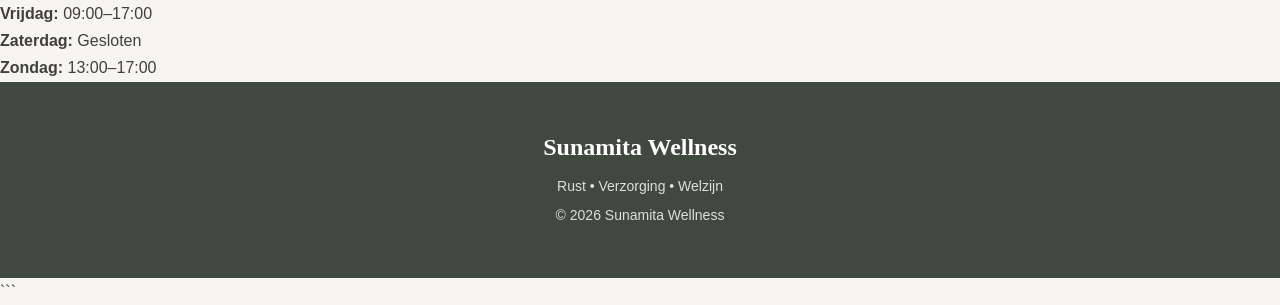
==== commit 0fd74edd: "Update index.html" ====
--- a/index.html
+++ b/index.html
@@ -681,7 +681,16 @@
 
 </main>
 
-
+<section class="opening-hours">
+  <h2>Openingstijden</h2>
+  <p><strong>Maandag:</strong> 09:00–17:00</p>
+  <p><strong>Dinsdag:</strong> Gesloten</p>
+  <p><strong>Woensdag:</strong> 09:00–17:00</p>
+  <p><strong>Donderdag:</strong> 13:00–17:00</p>
+  <p><strong>Vrijdag:</strong> 09:00–17:00</p>
+  <p><strong>Zaterdag:</strong> Gesloten</p>
+  <p><strong>Zondag:</strong> 13:00–17:00</p>
+</section>
 <!-- =========================
      FOOTER
 ========================= -->
--- a/style.css
+++ b/style.css
@@ -2003,3 +2003,59 @@
 /* =====================================================
    END
 ===================================================== */
+
+/* =========================================
+   APPOINTMENT PUNCTUALITY NOTICE
+========================================= */
+
+.punctuality-notice {
+  display: flex;
+  flex-direction: column;
+  align-items: center;
+  text-align: center;
+  gap: 10px;
+
+  margin: 30px 0;
+  padding: 25px;
+
+  background: #f4efe5;
+  border: 1px solid #d9c7b8;
+  border-left: 5px solid #7b9278;
+  border-radius: 16px;
+
+  color: #3f403d;
+  box-shadow: 0 6px 20px rgba(70, 70, 60, 0.06);
+}
+
+.punctuality-icon {
+  font-size: 34px;
+}
+
+.punctuality-notice h3 {
+  margin: 0;
+  color: #5f765c;
+  font-family: Georgia, serif;
+  font-size: 22px;
+  line-height: 1.4;
+}
+
+.punctuality-notice p {
+  margin: 0;
+  font-size: 14px;
+  line-height: 1.8;
+}
+
+@media (max-width: 650px) {
+  .punctuality-notice {
+    padding: 20px 16px;
+    margin: 25px 0;
+  }
+
+  .punctuality-notice h3 {
+    font-size: 19px;
+  }
+
+  .punctuality-notice p {
+    font-size: 13px;
+  }
+}
